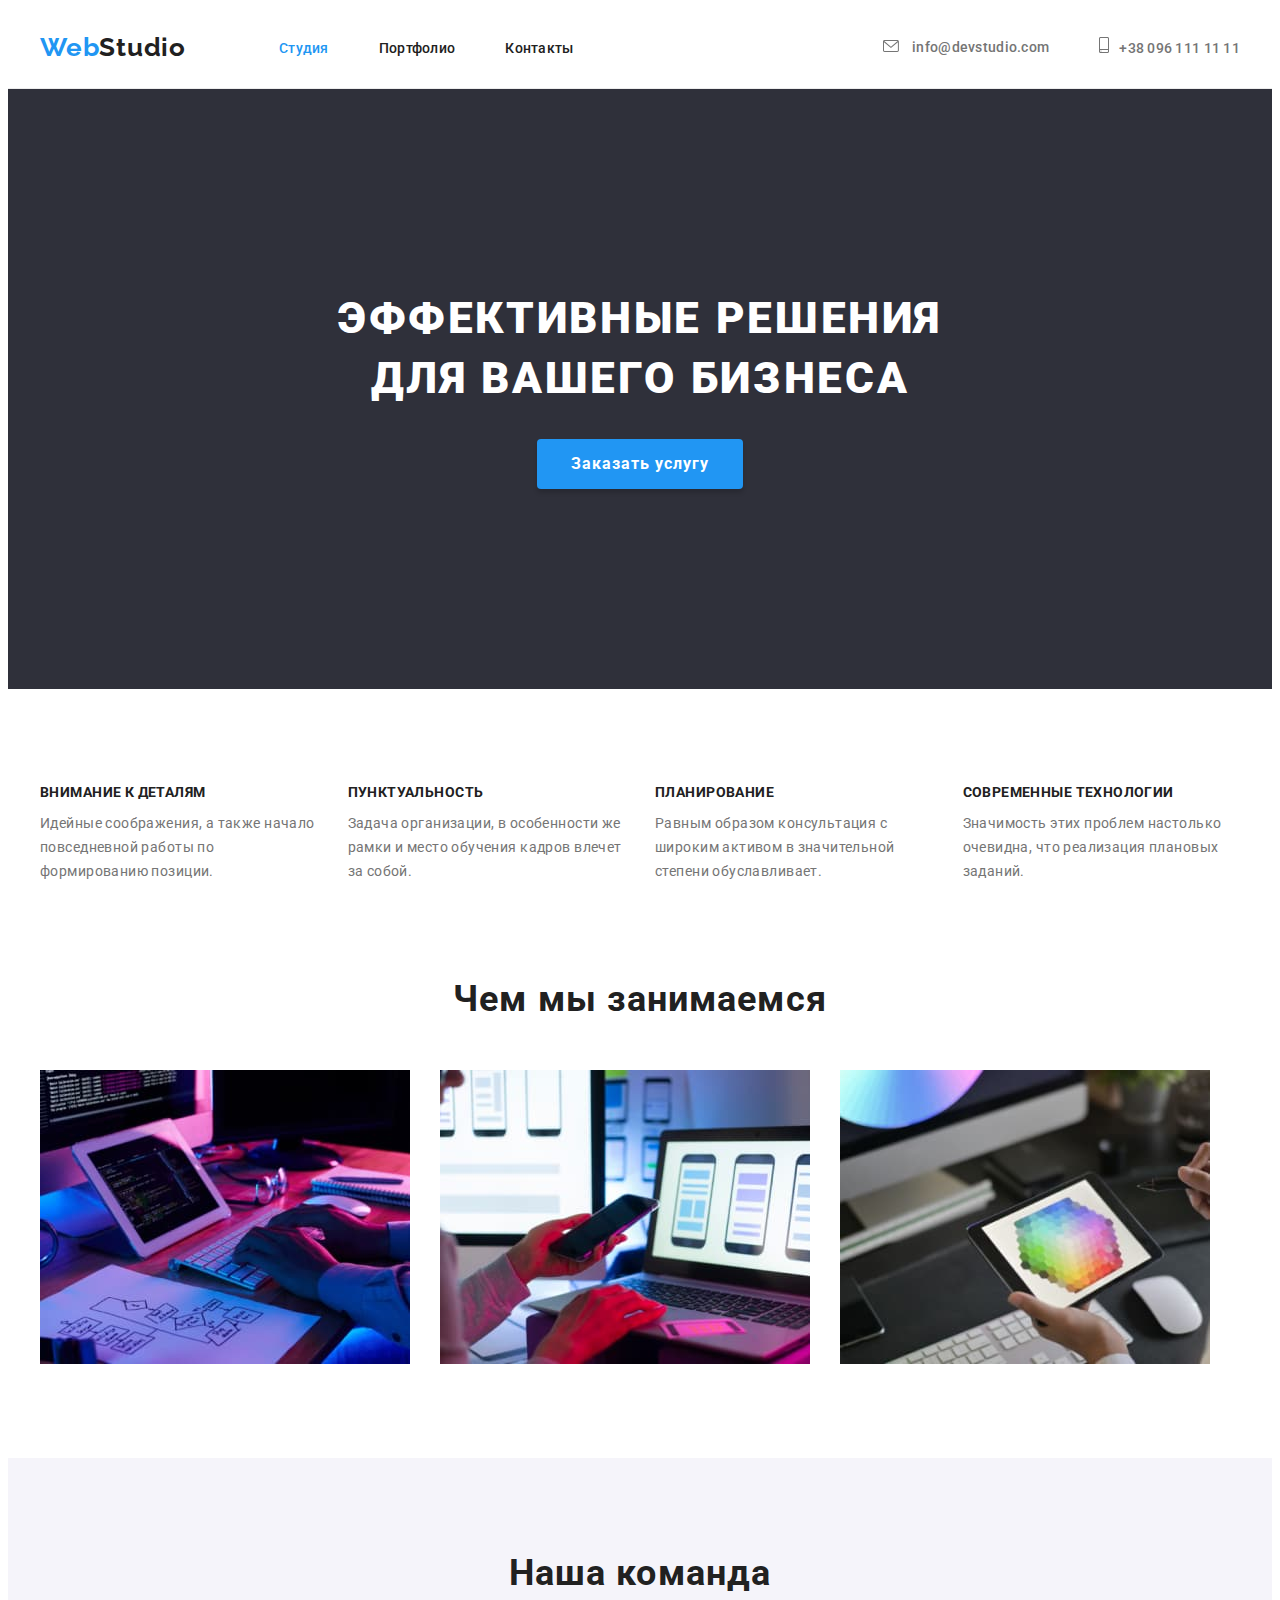
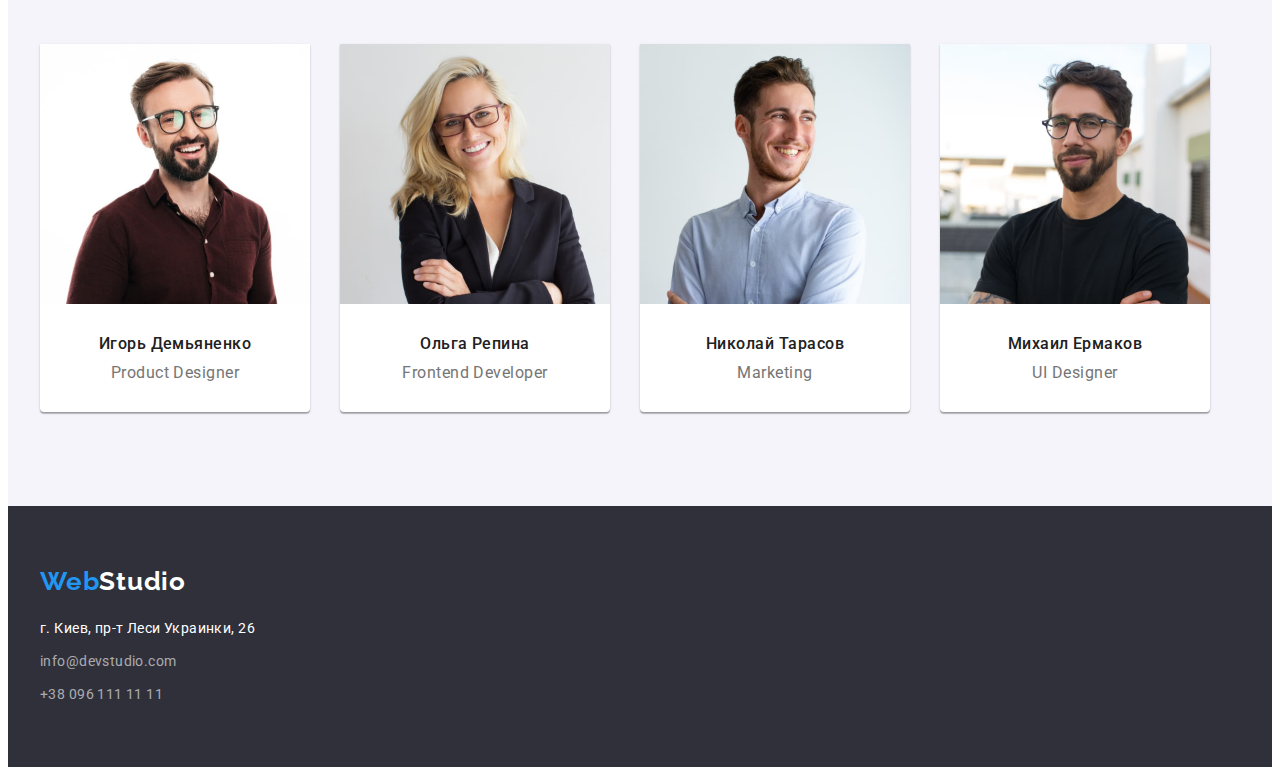
==== index.html @ b3537480 "Домашка 4" ====
<!DOCTYPE html>
<html lang="ru">

<head>
  <meta charset="UTF-8" />
  <meta http-equiv="X-UA-Compatible" content="IE=edge" />
  <meta name="viewport" content="width=device-width, initial-scale=1.0" />
  <title>WebStudio</title>
  <link rel="preconnect" href="https://fonts.gstatic.com">
  <link href="https://fonts.googleapis.com/css2?family=Raleway:wght@700&family=Roboto:wght@400;500;700;900&display=swap"
    rel="stylesheet">
  <link rel="stylesheet" href="https://cdnjs.cloudflare.com/ajax/libs/modern-normalize/1.0.0/modern-normalize.min.css"
    integrity="sha512-ISS7cAi1PEhQ8jnbJpJZMd29NlhNj4AWYyLOSp2CE/CsHxTCu+r+t0D2yoJudVrd0/8fTVPUVDzY5Tvli75u/g=="
    crossorigin="anonymous" />
  <link rel="stylesheet" href="./css/main.css" />
</head>

<body>
  <!--Header содержит Логотип, навигацию по сайту, контакты.-->
  <header class="header">
    <div class="container header-box">
      <nav class="nav">
        <a class="logo" href="./index.html" title="На главную"><span class="web">Web</span>Studio</a>
        <ul class="list menu">
          <li class="item">
            <a class="nav-link current" href="./index.html">Студия</a>
          </li>
          <li class="item">
            <a class="nav-link" href="./portfolio.html">Портфолио</a>
          </li>
          <li class="item"><a class="nav-link" href="">Контакты</a></li>
        </ul>
      </nav>
      <ul class="list contacts">
        <li class="item">
          <a class="header-link" href="mailto:info@devstudio.com" title="Email">
            <svg class="contacts-icon" width="16" height="12">
              <use href="./img/icons/sprite.svg#envelope"></use>
            </svg> info@devstudio.com</a>
        </li>
        <li class="item">
          <a class="header-link" href="tel:380961111111" title="Phone number">
            <svg class="contacts-icon" width="10" height="16">
              <use href="./img/icons/sprite.svg#smartphone"></use>
            </svg>+38 096 111 11 11</a>
        </li>
      </ul>
    </div>
  </header>

  <!--Main Содержит 3 секции "Особенности" "Галерею" "Ларточки команды"-->
  <main>
    <section class="hero">
      <div class="container ">
        <h1 class="hero-title">
          Эффективные решения для вашего бизнеса
        </h1>
        <button class="btn" type="button">Заказать услугу</button>
      </div>
    </section>

    <!--Особенности компании, краткое описание-->
    <section class="section">
      <div class="container">
        <h2 class="visually-hidden">Возможности компании</h2>
        <ul class="list description">
          <li class="description-item">
            <h3 class="title">Внимание к деталям</h3>
            <p class="text">
              Идейные соображения, а также начало повседневной
              работы по формированию позиции.
            </p>
          </li>
          <li class="description-item">
            <h3 class="title">Пунктуальность</h3>
            <p class="text">
              Задача организации, в особенности же рамки и место
              обучения кадров влечет за собой.
            </p>
          </li>
          <li class="description-item">
            <h3 class="title">Планирование</h3>
            <p class="text">
              Равным образом консультация с широким активом в
              значительной степени обуславливает.
            </p>
          </li>
          <li class="description-item">
            <h3 class="title">Современные технологии</h3>
            <p class="text">
              Значимость этих проблем настолько очевидна, что
              реализация плановых заданий.
            </p>
          </li>
        </ul>
      </div>
    </section>

    <!-- Чем мы занимаемся -->
    <section class="section galeri">
      <div class="container">
        <h2 class="section-title">Чем мы занимаемся</h2>
        <ul class="list galeri-container">
          <li class="galeri-item">
            <img src="img/content/img1-370x294.jpg" alt="Man typing on the keyboard" width="370" height="294" />
          </li>
          <li class="galeri-item">
            <img src="img/content/img2-370x294.jpg" alt="Man sits in front of a laptop with a phone in his hand"
              width="370" height="294" />
          </li>
          <li class="galeri-item">
            <img src="img/content/img3-370x294.jpg" alt="A person has a tablet and a stylus in his hands" width="370"
              height="294" />
          </li>
        </ul>
      </div>
    </section>

    <!--Команда=============================-->
    <section class="section team">
      <div class="container">
        <h2 class="section-title">Наша команда</h2>
        <ul class="list team-container">
          <li class="team-item">
            <img class="team-img" src="img/team/igor-270x260.jpg" alt="Игорь Демьяненко" width="270" height="260" />
            <div class="team-content">
              <h3 class="cards-title">Игорь Демьяненко</h3>
              <p class="cards-text">Product Designer</p>
            </div>
          </li>
          <li class="team-item">
            <img class="team-img" src="img/team/olga-270x260.jpg" alt="Ольга Репина" width="270" height="260" />
            <div class="team-content">
              <h3 class="cards-title">Ольга Репина</h3>
              <p class="cards-text">Frontend Developer</p>
            </div>
          </li>
          <li class="team-item">
            <img class="team-img" src="img/team/nikolai-270x260.jpg" alt="Николай Тарасов" width="270" height="260" />
            <div class="team-content">
              <h3 class="cards-title">Николай Тарасов</h3>
              <p class="cards-text">Marketing</p>
            </div>
          </li>
          <li class="team-item">
            <img class="team-img" src="img/team/mihail-270x260.jpg" alt="Михаил Ермаков" width="270" height="260" />
            <div class="team-content">
              <h3 class="cards-title">Михаил Ермаков</h3>
              <p class="cards-text">UI Designer</p>
            </div>
          </li>
        </ul>
      </div>
    </section>

  </main>

  <!--Footer содержит логотип, физический адрес и контакты компаниию-->
  <footer class="footer">
    <div class="container footer-container">
      <div class="address">
        <a class="footer-logo" href="./index.html" title="На главную"><span class="web">Web</span>Studio</a>
        <address>
          <ul class="list">
            <li class="address-item">
              <p class="address-text">г. Киев, пр-т Леси Украинки, 26</p>
            </li>

            <li class="address-item">
              <a class="address-link" href="mailto:info@devstudio.com" title="Email">info@devstudio.com</a>
            </li>

            <li class="address-item">
              <a class="address-link" href="tel:380961111111" title="Phone number">+38 096 111 11 11</a>
            </li>
          </ul>
        </address>
      </div>
    </div>
  </footer>
</body>

</html>
---- css/main.css ----
:root {
	--primary-text-color: #212121;
	--secondary-text-color: #757575;
	--accent-color: #2196f3;
	--batton-hover: #188ce8;
	--section-bg-color: #f5f4fa;
	--primary-wight-color: #ffffff;
	--footer-color: #2f303a;
	--galeri-set-gap: 30px;
}

body {
	font-family: "Roboto", sans-serif;
	background-color: var(--primary-wight-color);
	color: var(--primary-text-color);
}

/* Селектор наследующий шрифт для кнопки */
button {
	font-family: inherit;
}

/* Селектор для устранения маркеров от списков ul*/
.list,
.galeri-link {
	padding: 0;
	margin: 0;
	list-style: none;
	text-decoration: none;
}

.container {
	margin: 0 auto;
	width: 1200px;
	padding: 0 15px;

	/*outline: 1px solid tomato;*/
}

.section,
.portfolio-main {
	padding: 94px 0;
}

h1,
h2,
h3,
h4,
h5,
h6,
p {
	margin: 0;
}

img {
	display: block;
	max-width: 100%;
}

/*Header*/
.header {
	border-bottom: 1px solid #ececec;
}

.web {
	color: var(--accent-color);
}

.logo,
.footer-logo {
	font-family: "Raleway", sans-serif;
	font-weight: 700;
	font-size: 26px;
	line-height: 1.2;
	letter-spacing: 0.03em;
	color: var(--primary-text-color);
	text-decoration: none;
}

.footer-logo {
	display: block;
	margin-bottom: 20px;
	color: var(--primary-wight-color);
}

/*================Nav====================== */
.nav,
.nav-link {
	font-weight: 500;
	font-size: 14px;
	line-height: 1.5;
	letter-spacing: 0.02em;
	color: var(--primary-text-color);
	text-decoration: none;
}

.container.header-box,
.nav,
.menu,
.contacts {
	display: flex;
}

.header-box,
.nav {
	align-items: center;
}

.logo {
	margin-right: 93px;
	padding: 24px 0 25px;
}

.menu .item + .item,
.contacts .item + .item {
	margin-left: 50px;
}

.menu .nav-link,
.contacts .header-link {
	padding: 32px 0;
}

.nav .nav-link:hover,
.nav .nav-link:focus {
	color: var(--accent-color);
}

/*Указывает пользователю текущюю страницу */
.nav .nav-link.current {
	color: var(--accent-color);
}

/*Contacts*/
.contacts {
	margin-left: auto;
}

.contacts-icon {
	margin-right: 10px;
	fill: currentColor;
}

.contacts-icon:focus,
.contacts-icon:hover {
	fill: var(--accent-color);
}
.header-link {
	font-weight: 500;
	font-size: 14px;
	line-height: 1.5;
	letter-spacing: 0.02em;
	color: var(--secondary-text-color);
	text-decoration: none;
}

.header-link:hover,
.header-link:focus {
	color: var(--accent-color);
}
/*Header ==============end================*/

/*Main начало оформления основного контента на странице*/
/* Hero */
.hero,
.footer {
	background-color: var(--footer-color);
}

.hero {
	text-align: center;
	padding: 200px 0px;
}

.hero-title {
	width: 696px;
	margin: 0 auto 30px;

	letter-spacing: 0.06em;
	text-transform: uppercase;
	font-weight: 900;
	font-size: 44px;
	line-height: 1.36;

	color: var(--primary-wight-color);
}
/* Button Оформление кнопки */

.btn {
	padding: 10px 34px;

	font-weight: 700;
	font-size: 16px;
	line-height: 1.87;
	letter-spacing: 0.06em;

	background-color: var(--accent-color);
	color: var(--primary-wight-color);
	box-shadow: 0px 4px 4px rgba(0, 0, 0, 0.15);
	border-radius: 4px;
	border: none;
	cursor: pointer;
}

.btn:hover,
.btn:focus {
	background-color: var(--batton-hover);
}
/*Hero ==============end================*/

/*Sectin оформление заголовков и текста*/
/* Особенности*/
.visually-hidden {
	position: absolute;
	width: 1px;
	height: 1px;
	margin: -1px;
	border: 0;
	padding: 0;

	white-space: nowrap;
	clip-path: inset(100%);
	clip: rect(0 0 0 0);
	overflow: hidden;
}

.description,
.galeri-container,
.team-container {
	display: flex;
	flex-wrap: wrap;
	margin-left: calc(-1 * var(--galeri-set-gap));
}

.description .description-item {
	margin-left: var(--galeri-set-gap);
	flex-basis: calc(100% / 4 - var(--galeri-set-gap));
	height: 101px;
}

/* Особенности========and========== */

/* Чем мы занимаемся */
.section.galeri {
	padding-top: 0;
}

.galeri-container .galeri-item {
	margin-left: var(--galeri-set-gap);
	flex-basis: calc((100% * 90px) / 3 - var(--galeri-set-gap));
}
/* Чем мы занимаемся=========and========== */

.section.team {
	background-color: var(--section-bg-color);
	color: var(--primary-text-color);
}

.section-title {
	margin-bottom: 50px;

	font-size: 36px;
	line-height: 1.17;
	text-align: center;
	letter-spacing: 0.03em;
}

.title {
	margin-bottom: 10px;

	font-size: 14px;
	line-height: 1.4;
	letter-spacing: 0.03em;
	text-transform: uppercase;
}

.text {
	font-size: 14px;
	line-height: 1.71;
	letter-spacing: 0.03em;
	color: var(--secondary-text-color);
}

/* Оформление карточек команды */
.team-item {
	margin-left: var(--galeri-set-gap);
	flex-basis: calc((100% * 120px) / 4 - var(--galeri-set-gap));

	background-color: var(--primary-wight-color);
	box-shadow: 0px 1px 3px rgba(0, 0, 0, 0.12), 0px 1px 1px rgba(0, 0, 0, 0.14),
		0px 2px 1px rgba(0, 0, 0, 0.2);
	border-radius: 0px 0px 4px 4px;
}

.team-content {
	padding: 30px;
}

.cards-title {
	margin-bottom: 10px;

	font-weight: 500;
	font-size: 16px;
	line-height: 1.19;
	text-align: center;
	letter-spacing: 0.03em;
}

.cards-text {
	font-size: 16px;
	line-height: 1.2;
	text-align: center;
	letter-spacing: 0.03em;
	color: var(--secondary-text-color);
}
/*Section ==============end================*/
/*Main ==============end================*/

/*============ Footer============*/
.footer {
	background-color: var(--footer-color);
	padding: 60px 0;
}

.footer-container {
	display: flex;
	flex-direction: column;
}

/* Address*/
.address-text {
	font-style: normal;
	font-size: 14px;
	line-height: 1.7;
	letter-spacing: 0.03em;
	color: var(--primary-wight-color);
}
/*Оформление meil & tel =========*/

.address-item:not(:last-child) {
	margin: 0 0 9px;
}

.address-link {
	font-style: normal;
	font-size: 14px;
	line-height: 1.7;
	letter-spacing: 0.03em;

	text-decoration: none;
	color: rgba(255, 255, 255, 0.6);
}
.address-link:hover,
.address-link:focus {
	color: var(--accent-color);
}
/*Footer ==============end================*/
/*=================================================Оформление страницы портфолио =========================================================*/
/* Оформление кнопок фильтра */
.filter-container {
	display: flex;
	margin: 0 0 50px;
	justify-content: center;
}

.filter-item:not(:first-child) {
	margin-left: 8px;
}

.filter-btn {
	padding: 6px 22px;
	font-weight: 500;
	font-size: 16px;
	line-height: 1.6;
	letter-spacing: 0.03em;
	border: none;
	border-radius: 4px;
	background: var(--section-bg-color);
	cursor: pointer;
}

.filter-btn:hover,
.filter-btn:focus {
	background-color: var(--accent-color);
	color: var(--primary-wight-color);
	box-shadow: 0px 3px 1px rgba(0, 0, 0, 0.1), 0px 1px 2px rgba(0, 0, 0, 0.08),
		0px 2px 2px rgba(0, 0, 0, 0.12);
}

/* Оформление карточек галереи */
.galeri-set {
	display: flex;
	flex-wrap: wrap;
	margin-top: calc(-1 * var(--galeri-set-gap));
	margin-left: calc(-1 * var(--galeri-set-gap));
}

.galeri-set .galeri-item {
	margin-top: var(--galeri-set-gap);
	margin-left: var(--galeri-set-gap);
	flex-basis: calc((100% * 90px) / 3 - var(--galeri-set-gap));
}

.galeri-content {
	padding: 20px 24px;
	border: 1px solid #eeeeee;
	border-top: none;
}

.portfolio-title {
	margin-bottom: 4px;

	font-size: 18px;
	line-height: 2;
	letter-spacing: 0.06em;
	color: var(--primary-text-color);
}

.portfolio-text {
	font-size: 16px;
	line-height: 1.87;
	letter-spacing: 0.03em;
	color: var(--secondary-text-color);
}
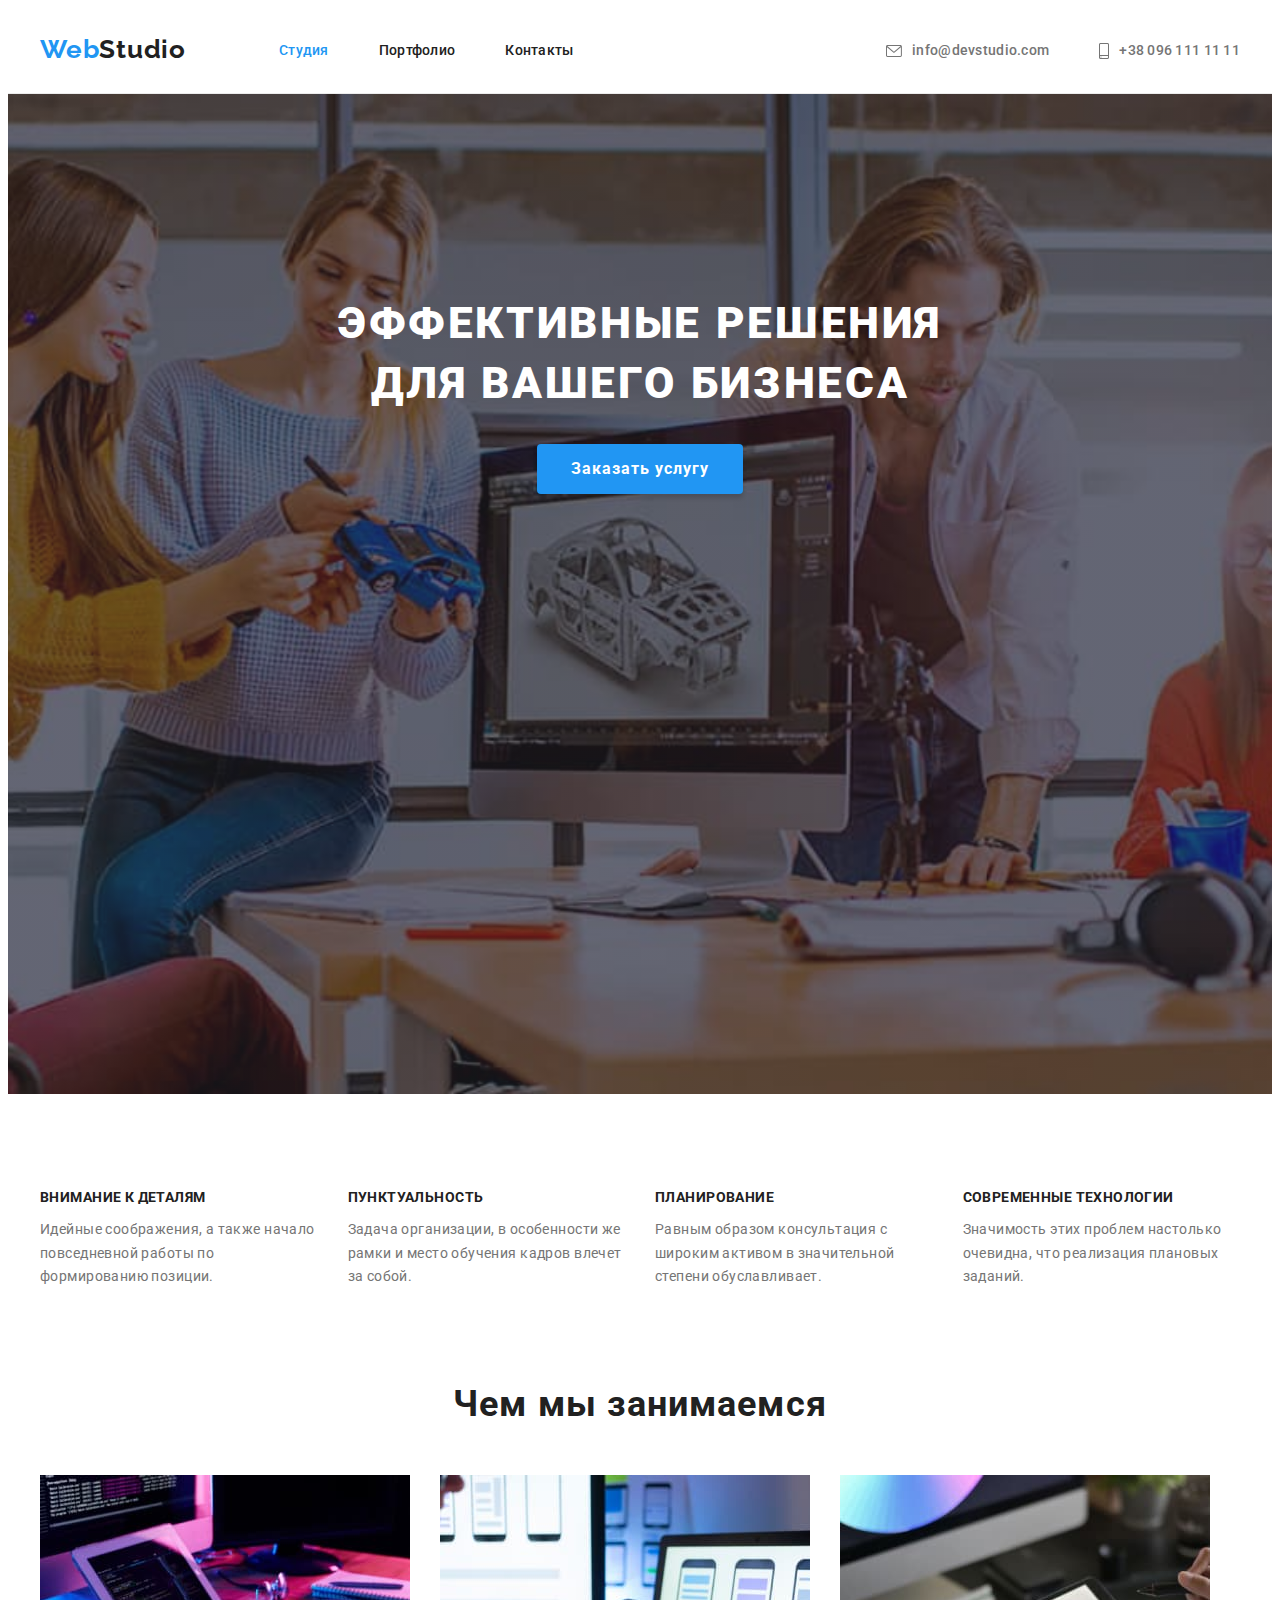
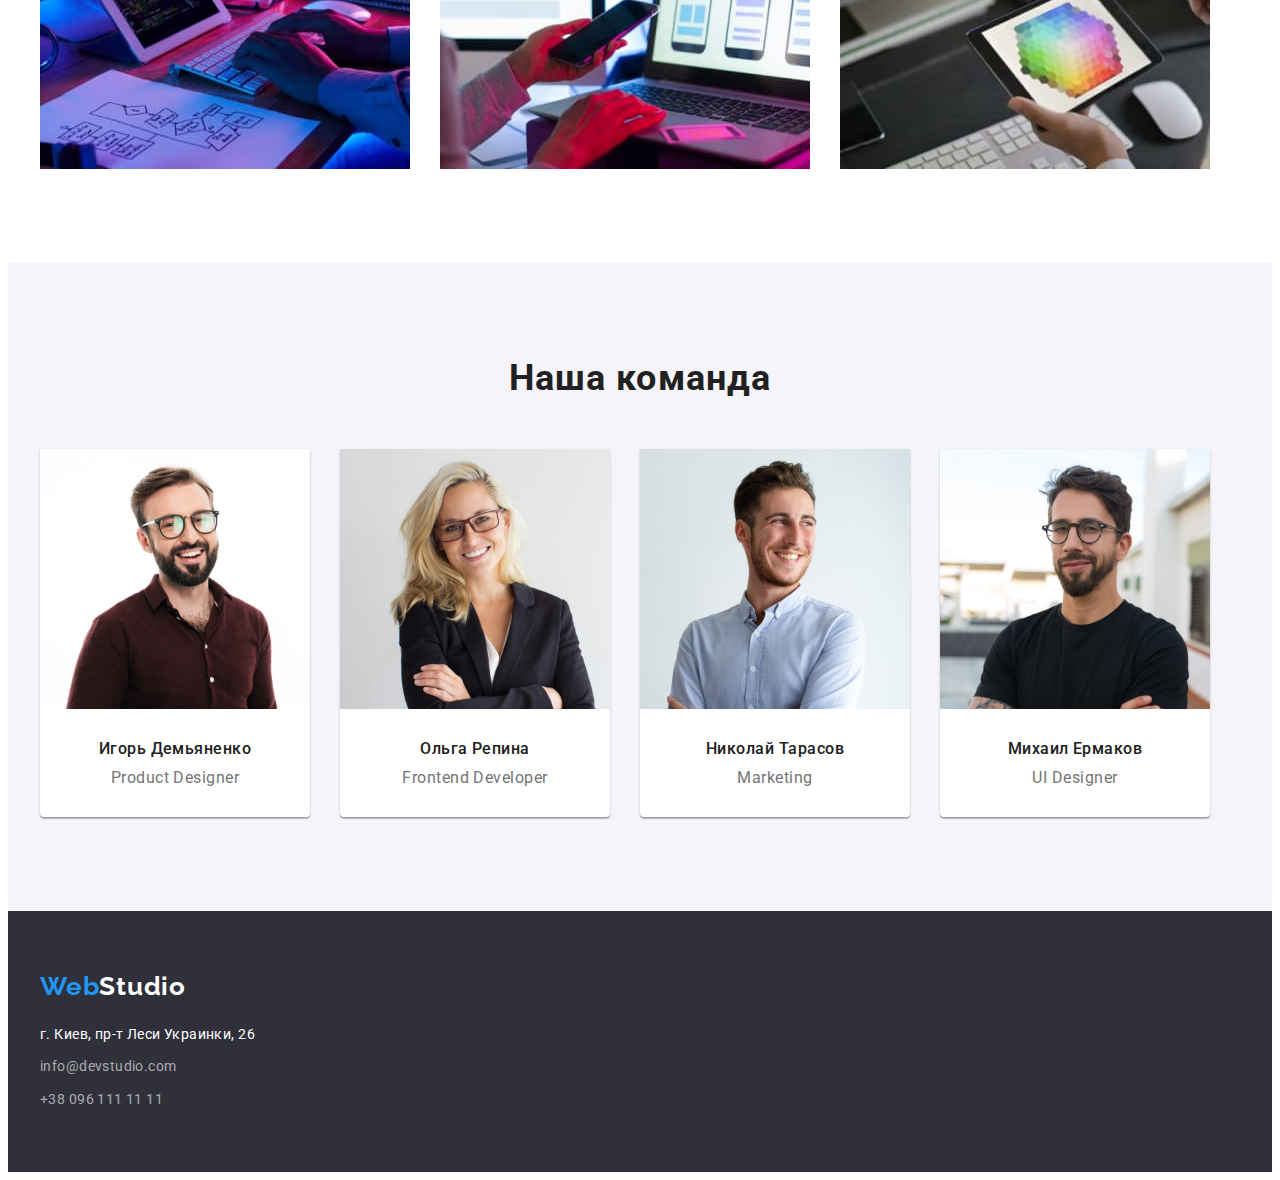
==== commit 48887a0b: "домашка 4" ====
--- a/index.html
+++ b/index.html
@@ -36,7 +36,7 @@
           <a class="header-link" href="mailto:info@devstudio.com" title="Email">
             <svg class="contacts-icon" width="16" height="12">
               <use href="./img/icons/sprite.svg#envelope"></use>
-            </svg> info@devstudio.com</a>
+            </svg>info@devstudio.com</a>
         </li>
         <li class="item">
           <a class="header-link" href="tel:380961111111" title="Phone number">
--- a/css/main.css
+++ b/css/main.css
@@ -146,6 +146,9 @@
 	fill: var(--accent-color);
 }
 .header-link {
+	display: flex;
+	align-items: center;
+
 	font-weight: 500;
 	font-size: 14px;
 	line-height: 1.5;
@@ -162,14 +165,25 @@
 
 /*Main начало оформления основного контента на странице*/
 /* Hero */
-.hero,
-.footer {
-	background-color: var(--footer-color);
-}
 
 .hero {
+	max-width: 1600px;
+	min-height: 600px;
+	margin: 0 auto;
 	text-align: center;
 	padding: 200px 0px;
+
+	background-color: #c4c4c4;
+	background-image: linear-gradient(
+			to right,
+			rgba(47, 48, 58, 0.4),
+			rgba(47, 48, 58, 0.4)
+		),
+		url(../img/bg-Img-1600x600.jpg);
+
+	background-repeat: no-repeat;
+	background-position: center;
+	background-size: cover;
 }
 
 .hero-title {
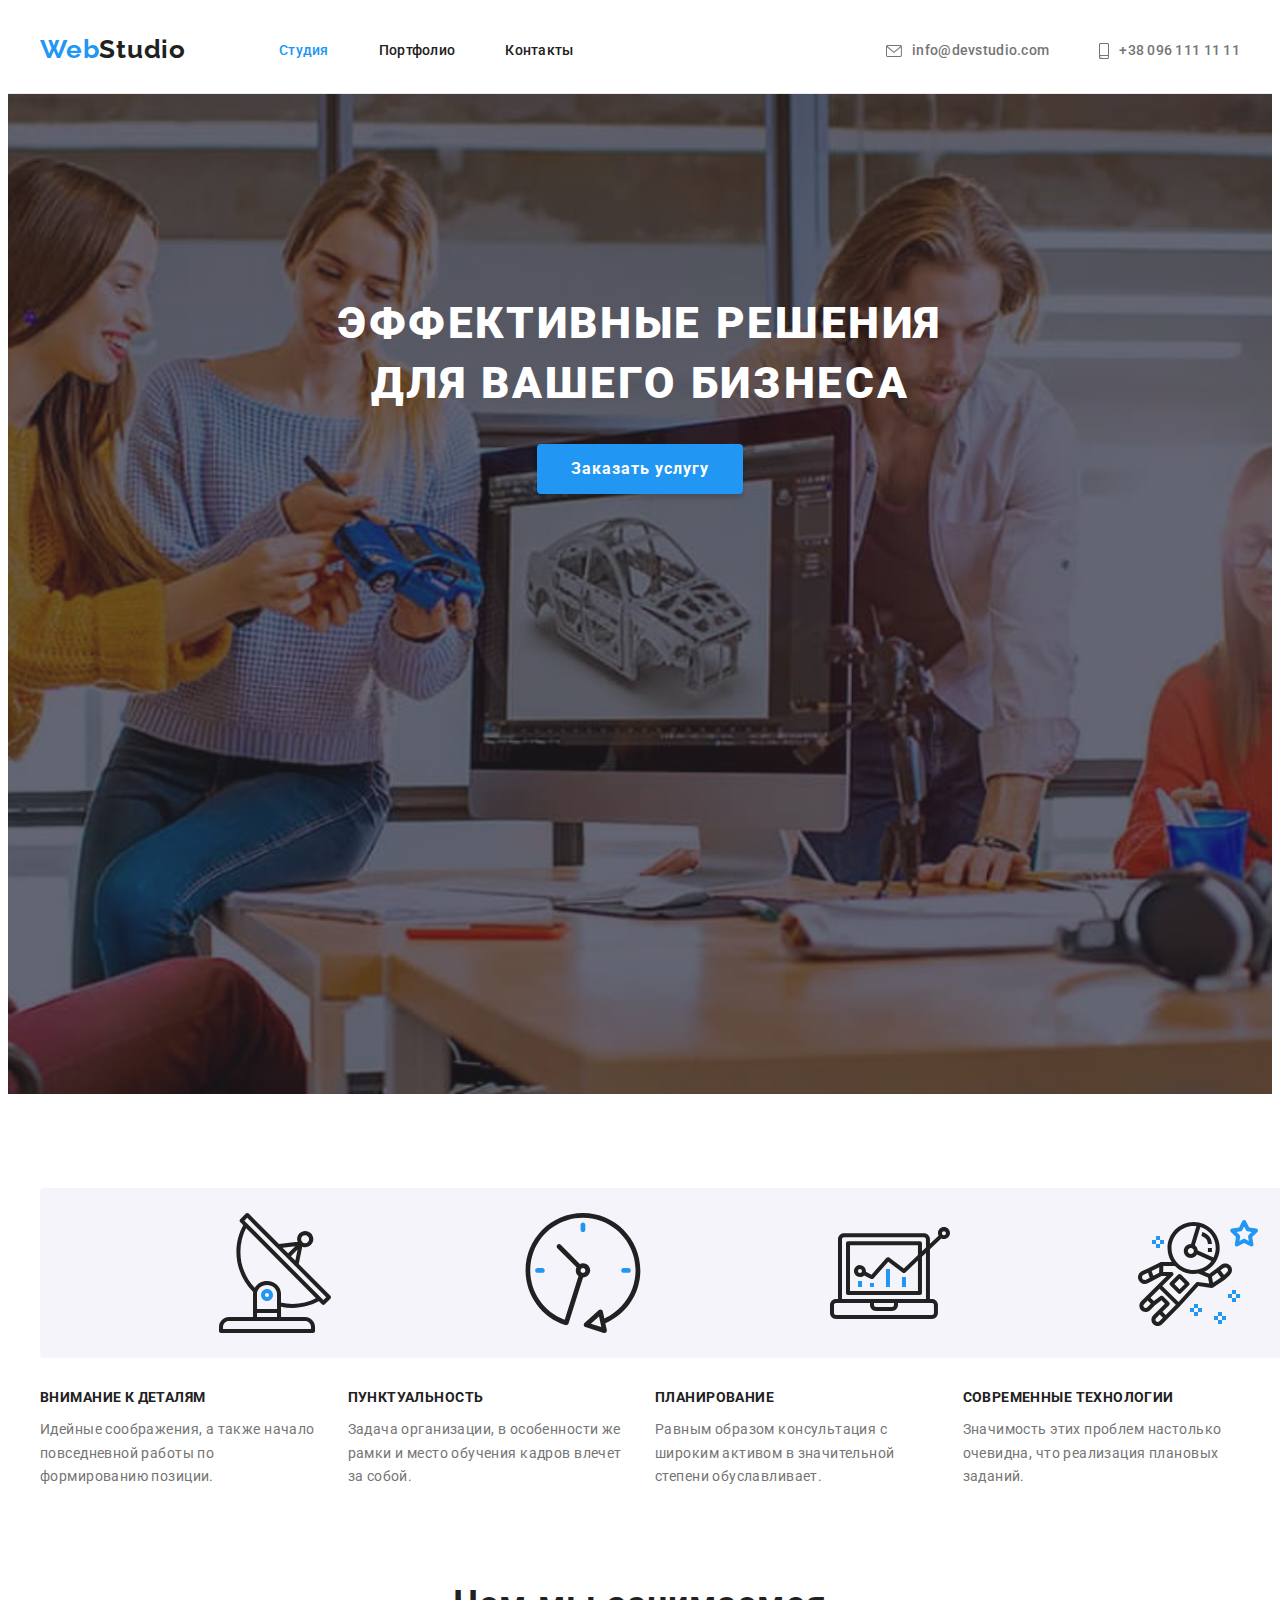
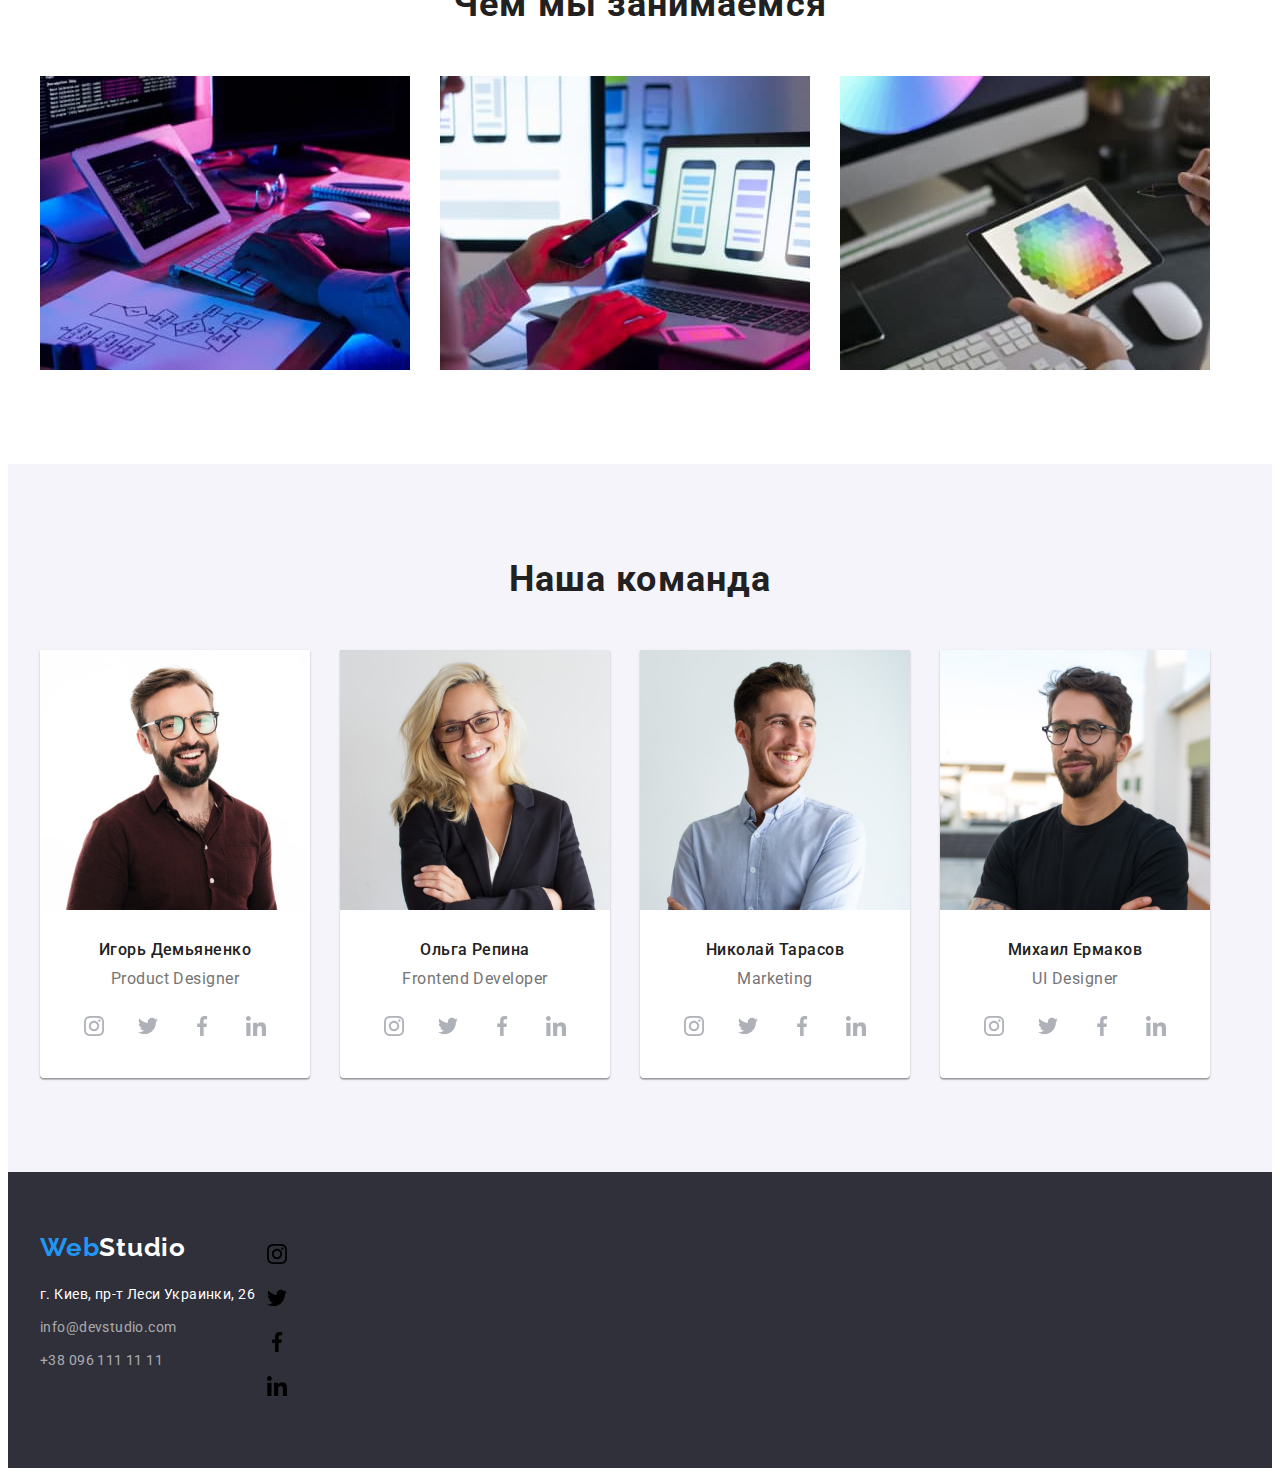
==== commit 306c5d36: "домашка 4" ====
--- a/index.html
+++ b/index.html
@@ -65,6 +65,9 @@
         <h2 class="visually-hidden">Возможности компании</h2>
         <ul class="list description">
           <li class="description-item">
+            <svg class="features-icon" width="70" height="70">
+              <use href="./img/icons/sprite.svg#antenna"></use>
+            </svg>
             <h3 class="title">Внимание к деталям</h3>
             <p class="text">
               Идейные соображения, а также начало повседневной
@@ -72,6 +75,9 @@
             </p>
           </li>
           <li class="description-item">
+            <svg class="features-icon" width="70" height="70">
+              <use href="./img/icons/sprite.svg#clock"></use>
+            </svg>
             <h3 class="title">Пунктуальность</h3>
             <p class="text">
               Задача организации, в особенности же рамки и место
@@ -79,6 +85,9 @@
             </p>
           </li>
           <li class="description-item">
+            <svg class="features-icon" width="70" height="70">
+              <use href="./img/icons/sprite.svg#diagram"></use>
+            </svg>
             <h3 class="title">Планирование</h3>
             <p class="text">
               Равным образом консультация с широким активом в
@@ -86,6 +95,9 @@
             </p>
           </li>
           <li class="description-item">
+            <svg class="features-icon" width="70" height="70">
+              <use href="./img/icons/sprite.svg#astronaut"></use>
+            </svg>
             <h3 class="title">Современные технологии</h3>
             <p class="text">
               Значимость этих проблем настолько очевидна, что
@@ -126,6 +138,33 @@
             <div class="team-content">
               <h3 class="cards-title">Игорь Демьяненко</h3>
               <p class="cards-text">Product Designer</p>
+              <ul class="list social">
+                <li>
+                  <a class="link-icon" href="">
+                    <svg class="social-icon" width="44" height="44">
+                      <use href="./img/icons/sprite.svg#instagram"></use>
+                    </svg>
+                  </a>
+                </li>
+                <li><a class="link-icon" href="">
+                    <svg class="social-icon" width="44" height="44">
+                      <use href="./img/icons/sprite.svg#twitter"></use>
+                    </svg>
+                  </a>
+                </li>
+                <li><a class="link-icon" href="">
+                    <svg class="social-icon" width="44" height="44">
+                      <use href="./img/icons/sprite.svg#facebook"></use>
+                    </svg>
+                  </a>
+                </li>
+                <li><a class="link-icon" href="">
+                    <svg class="social-icon" width="44" height="44">
+                      <use href="./img/icons/sprite.svg#linkedin"></use>
+                    </svg>
+                  </a>
+                </li>
+              </ul>
             </div>
           </li>
           <li class="team-item">
@@ -133,6 +172,33 @@
             <div class="team-content">
               <h3 class="cards-title">Ольга Репина</h3>
               <p class="cards-text">Frontend Developer</p>
+              <ul class="list social">
+                <li>
+                  <a class="link-icon" href="">
+                    <svg class="social-icon" width="44" height="44">
+                      <use href="./img/icons/sprite.svg#instagram"></use>
+                    </svg>
+                  </a>
+                </li>
+                <li><a class="link-icon" href="">
+                    <svg class="social-icon" width="44" height="44">
+                      <use href="./img/icons/sprite.svg#twitter"></use>
+                    </svg>
+                  </a>
+                </li>
+                <li><a class="link-icon" href="">
+                    <svg class="social-icon" width="44" height="44">
+                      <use href="./img/icons/sprite.svg#facebook"></use>
+                    </svg>
+                  </a>
+                </li>
+                <li><a class="link-icon" href="">
+                    <svg class="social-icon" width="44" height="44">
+                      <use href="./img/icons/sprite.svg#linkedin"></use>
+                    </svg>
+                  </a>
+                </li>
+              </ul>
             </div>
           </li>
           <li class="team-item">
@@ -140,6 +206,33 @@
             <div class="team-content">
               <h3 class="cards-title">Николай Тарасов</h3>
               <p class="cards-text">Marketing</p>
+              <ul class="list social">
+                <li>
+                  <a class="link-icon" href="">
+                    <svg class="social-icon" width="44" height="44">
+                      <use href="./img/icons/sprite.svg#instagram"></use>
+                    </svg>
+                  </a>
+                </li>
+                <li><a class="link-icon" href="">
+                    <svg class="social-icon" width="44" height="44">
+                      <use href="./img/icons/sprite.svg#twitter"></use>
+                    </svg>
+                  </a>
+                </li>
+                <li><a class="link-icon" href="">
+                    <svg class="social-icon" width="44" height="44">
+                      <use href="./img/icons/sprite.svg#facebook"></use>
+                    </svg>
+                  </a>
+                </li>
+                <li><a class="link-icon" href="">
+                    <svg class="social-icon" width="44" height="44">
+                      <use href="./img/icons/sprite.svg#linkedin"></use>
+                    </svg>
+                  </a>
+                </li>
+              </ul>
             </div>
           </li>
           <li class="team-item">
@@ -147,6 +240,33 @@
             <div class="team-content">
               <h3 class="cards-title">Михаил Ермаков</h3>
               <p class="cards-text">UI Designer</p>
+              <ul class="list social">
+                <li>
+                  <a class="link-icon" href="">
+                    <svg class="social-icon" width="44" height="44">
+                      <use href="./img/icons/sprite.svg#instagram"></use>
+                    </svg>
+                  </a>
+                </li>
+                <li><a class="link-icon" href="">
+                    <svg class="social-icon" width="44" height="44">
+                      <use href="./img/icons/sprite.svg#twitter"></use>
+                    </svg>
+                  </a>
+                </li>
+                <li><a class="link-icon" href="">
+                    <svg class="social-icon" width="44" height="44">
+                      <use href="./img/icons/sprite.svg#facebook"></use>
+                    </svg>
+                  </a>
+                </li>
+                <li><a class="link-icon" href="">
+                    <svg class="social-icon" width="44" height="44">
+                      <use href="./img/icons/sprite.svg#linkedin"></use>
+                    </svg>
+                  </a>
+                </li>
+              </ul>
             </div>
           </li>
         </ul>
@@ -176,6 +296,35 @@
           </ul>
         </address>
       </div>
+      <div class="footer-social-box">
+        <ul class="list social-footer">
+          <li>
+            <a class="footer-link-icon" href="">
+              <svg class="social-icon" width="44" height="44">
+                <use href="./img/icons/sprite.svg#instagram"></use>
+              </svg>
+            </a>
+          </li>
+          <li><a class="footer-link-icon" href="">
+              <svg class="footer-social-icon" width="44" height="44">
+                <use href="./img/icons/sprite.svg#twitter"></use>
+              </svg>
+            </a>
+          </li>
+          <li><a class="footer-link-icon" href="">
+              <svg class="social-icon" width="44" height="44">
+                <use href="./img/icons/sprite.svg#facebook"></use>
+              </svg>
+            </a>
+          </li>
+          <li><a class="footer-link-icon" href="">
+              <svg class="footer-social-icon" width="44" height="44">
+                <use href="./img/icons/sprite.svg#linkedin"></use>
+              </svg>
+            </a>
+          </li>
+        </ul>
+      </div>
     </div>
   </footer>
 </body>
--- a/css/main.css
+++ b/css/main.css
@@ -52,7 +52,8 @@
 	margin: 0;
 }
 
-img {
+img,
+svg {
 	display: block;
 	max-width: 100%;
 }
@@ -75,12 +76,6 @@
 	letter-spacing: 0.03em;
 	color: var(--primary-text-color);
 	text-decoration: none;
-}
-
-.footer-logo {
-	display: block;
-	margin-bottom: 20px;
-	color: var(--primary-wight-color);
 }
 
 /*================Nav====================== */
@@ -180,7 +175,6 @@
 			rgba(47, 48, 58, 0.4)
 		),
 		url(../img/bg-Img-1600x600.jpg);
-
 	background-repeat: no-repeat;
 	background-position: center;
 	background-size: cover;
@@ -237,6 +231,14 @@
 	clip: rect(0 0 0 0);
 	overflow: hidden;
 }
+.features-icon {
+	width: 270px;
+	height: 120px;
+	margin-bottom: 30px;
+	padding: 25px 100px;
+	background-color: #f5f4fa;
+	border-radius: 4px;
+}
 
 .description,
 .galeri-container,
@@ -249,7 +251,6 @@
 .description .description-item {
 	margin-left: var(--galeri-set-gap);
 	flex-basis: calc(100% / 4 - var(--galeri-set-gap));
-	height: 101px;
 }
 
 /* Особенности========and========== */
@@ -321,11 +322,34 @@
 }
 
 .cards-text {
+	margin-bottom: 16px;
+
 	font-size: 16px;
 	line-height: 1.2;
 	text-align: center;
 	letter-spacing: 0.03em;
 	color: var(--secondary-text-color);
+}
+
+.list .social {
+	display: flex;
+	justify-content: center;
+}
+.social li:not(:last-child) {
+	margin-right: 10px;
+}
+.social-icon {
+	border-radius: 50%;
+}
+
+.link-icon {
+	fill: #afb1b8;
+}
+
+.social .social-icon:hover,
+.social .social-icon:focus {
+	fill: var(--primary-wight-color);
+	background-color: var(--accent-color);
 }
 /*Section ==============end================*/
 /*Main ==============end================*/
@@ -336,9 +360,14 @@
 	padding: 60px 0;
 }
 
+.footer-logo {
+	display: block;
+	margin-bottom: 20px;
+	color: var(--primary-wight-color);
+}
+
 .footer-container {
 	display: flex;
-	flex-direction: column;
 }
 
 /* Address*/
@@ -367,6 +396,10 @@
 .address-link:hover,
 .address-link:focus {
 	color: var(--accent-color);
+}
+
+.footer-social-box .social-footer li {
+	display: flex;
 }
 /*Footer ==============end================*/
 /*=================================================Оформление страницы портфолио =========================================================*/
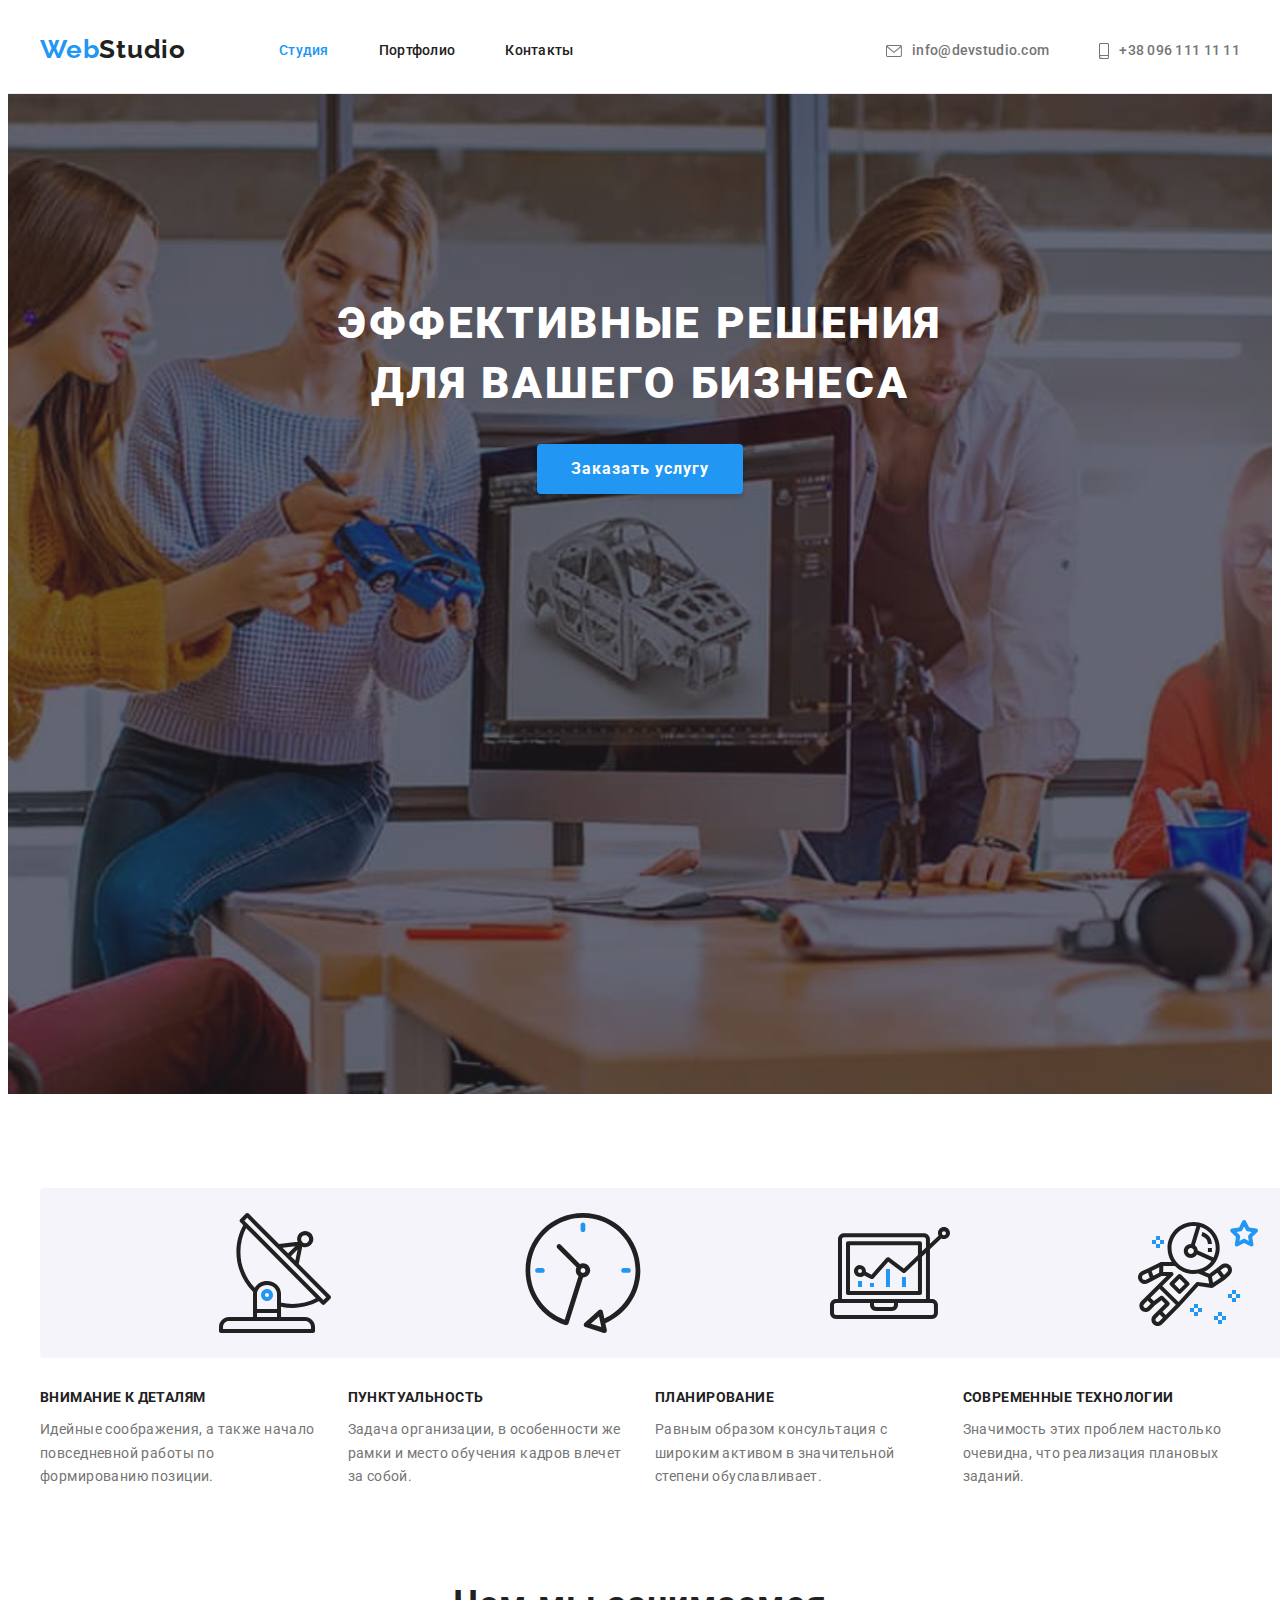
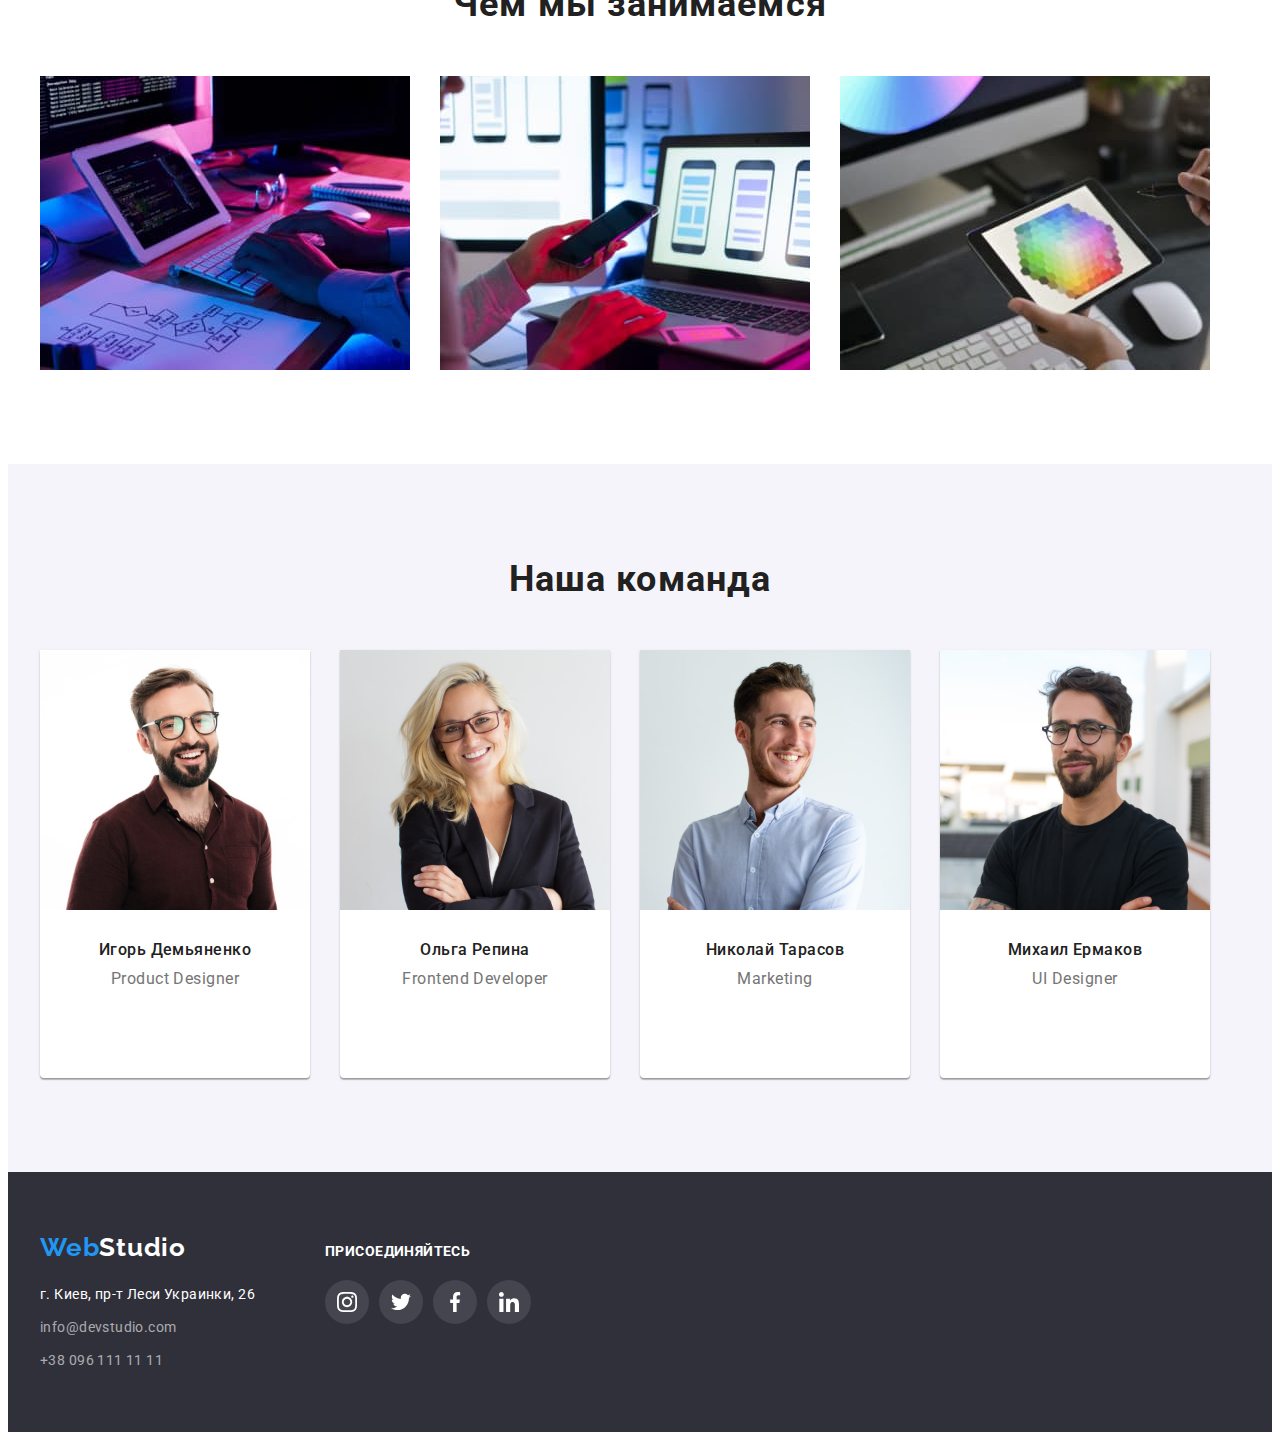
==== commit b2e30f72: "домашка  4" ====
--- a/index.html
+++ b/index.html
@@ -297,28 +297,29 @@
         </address>
       </div>
       <div class="footer-social-box">
-        <ul class="list social-footer">
+        <p class="footer-text">присоединяйтесь</p>
+        <ul class="list footer-icon">
           <li>
-            <a class="footer-link-icon" href="">
+            <a class="link-icon" href="">
               <svg class="social-icon" width="44" height="44">
                 <use href="./img/icons/sprite.svg#instagram"></use>
               </svg>
             </a>
           </li>
-          <li><a class="footer-link-icon" href="">
-              <svg class="footer-social-icon" width="44" height="44">
+          <li><a class="link-icon" href="">
+              <svg class="social-icon" width="44" height="44">
                 <use href="./img/icons/sprite.svg#twitter"></use>
               </svg>
             </a>
           </li>
-          <li><a class="footer-link-icon" href="">
+          <li><a class="link-icon" href="">
               <svg class="social-icon" width="44" height="44">
                 <use href="./img/icons/sprite.svg#facebook"></use>
               </svg>
             </a>
           </li>
-          <li><a class="footer-link-icon" href="">
-              <svg class="footer-social-icon" width="44" height="44">
+          <li><a class="link-icon" href="">
+              <svg class="social-icon" width="44" height="44">
                 <use href="./img/icons/sprite.svg#linkedin"></use>
               </svg>
             </a>
--- a/css/main.css
+++ b/css/main.css
@@ -371,6 +371,10 @@
 }
 
 /* Address*/
+.address {
+	margin-right: 70px;
+}
+
 .address-text {
 	font-style: normal;
 	font-size: 14px;
@@ -398,8 +402,44 @@
 	color: var(--accent-color);
 }
 
-.footer-social-box .social-footer li {
-	display: flex;
+.footer-social-box {
+	display: block;
+	margin-top: 12px;
+}
+
+.footer-text {
+	margin-bottom: 20px;
+
+	font-weight: 700;
+	font-size: 14px;
+	line-height: 1.14;
+	letter-spacing: 0.03em;
+
+	text-transform: uppercase;
+	color: var(--primary-wight-color);
+}
+
+.footer-icon {
+	display: flex;
+	justify-content: center;
+}
+
+.footer-icon li:not(:last-child) {
+	margin-right: 10px;
+}
+
+.footer-icon li {
+	border-radius: 50%;
+	background-color: rgba(255, 255, 255, 0.1);
+}
+
+.link-icon {
+	fill: var(--primary-wight-color);
+}
+
+.footer-icon .social-icon:hover,
+.footer-icon .social-icon:focus {
+	background-color: var(--accent-color);
 }
 /*Footer ==============end================*/
 /*=================================================Оформление страницы портфолио =========================================================*/
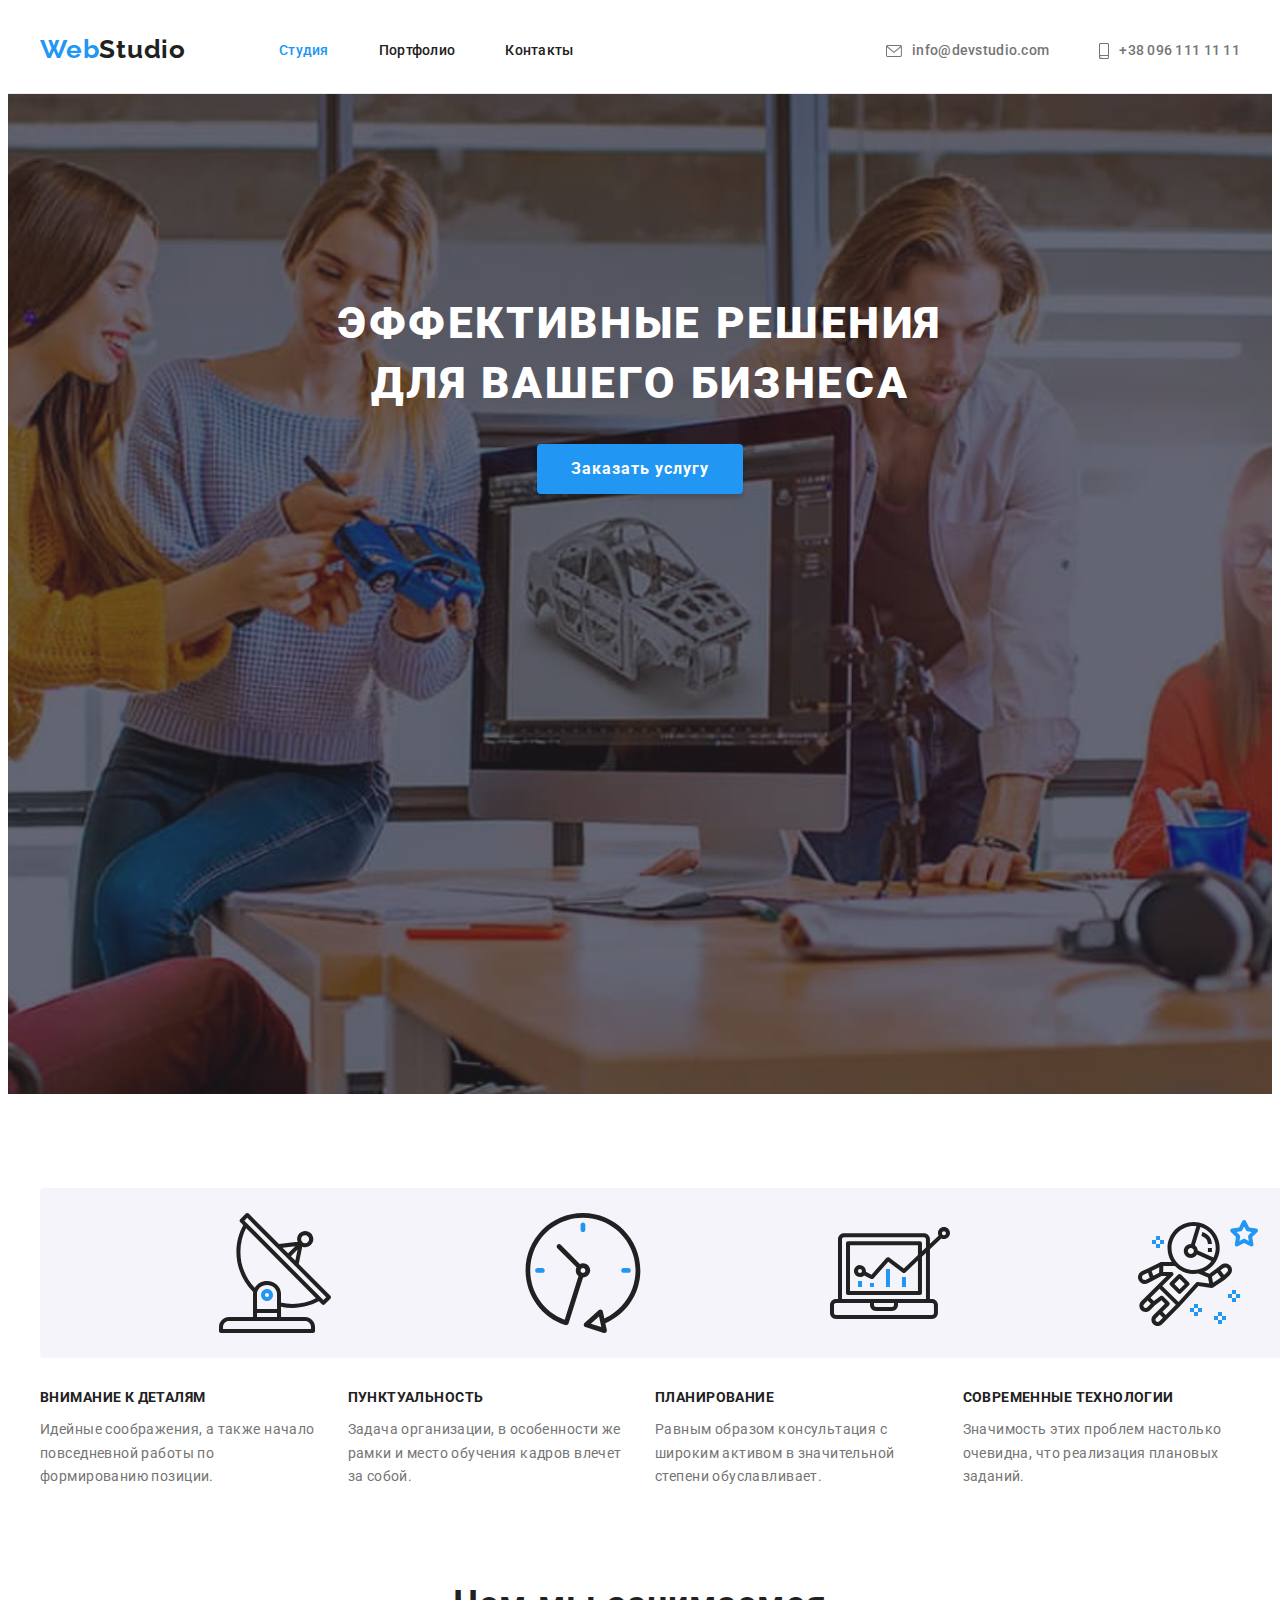
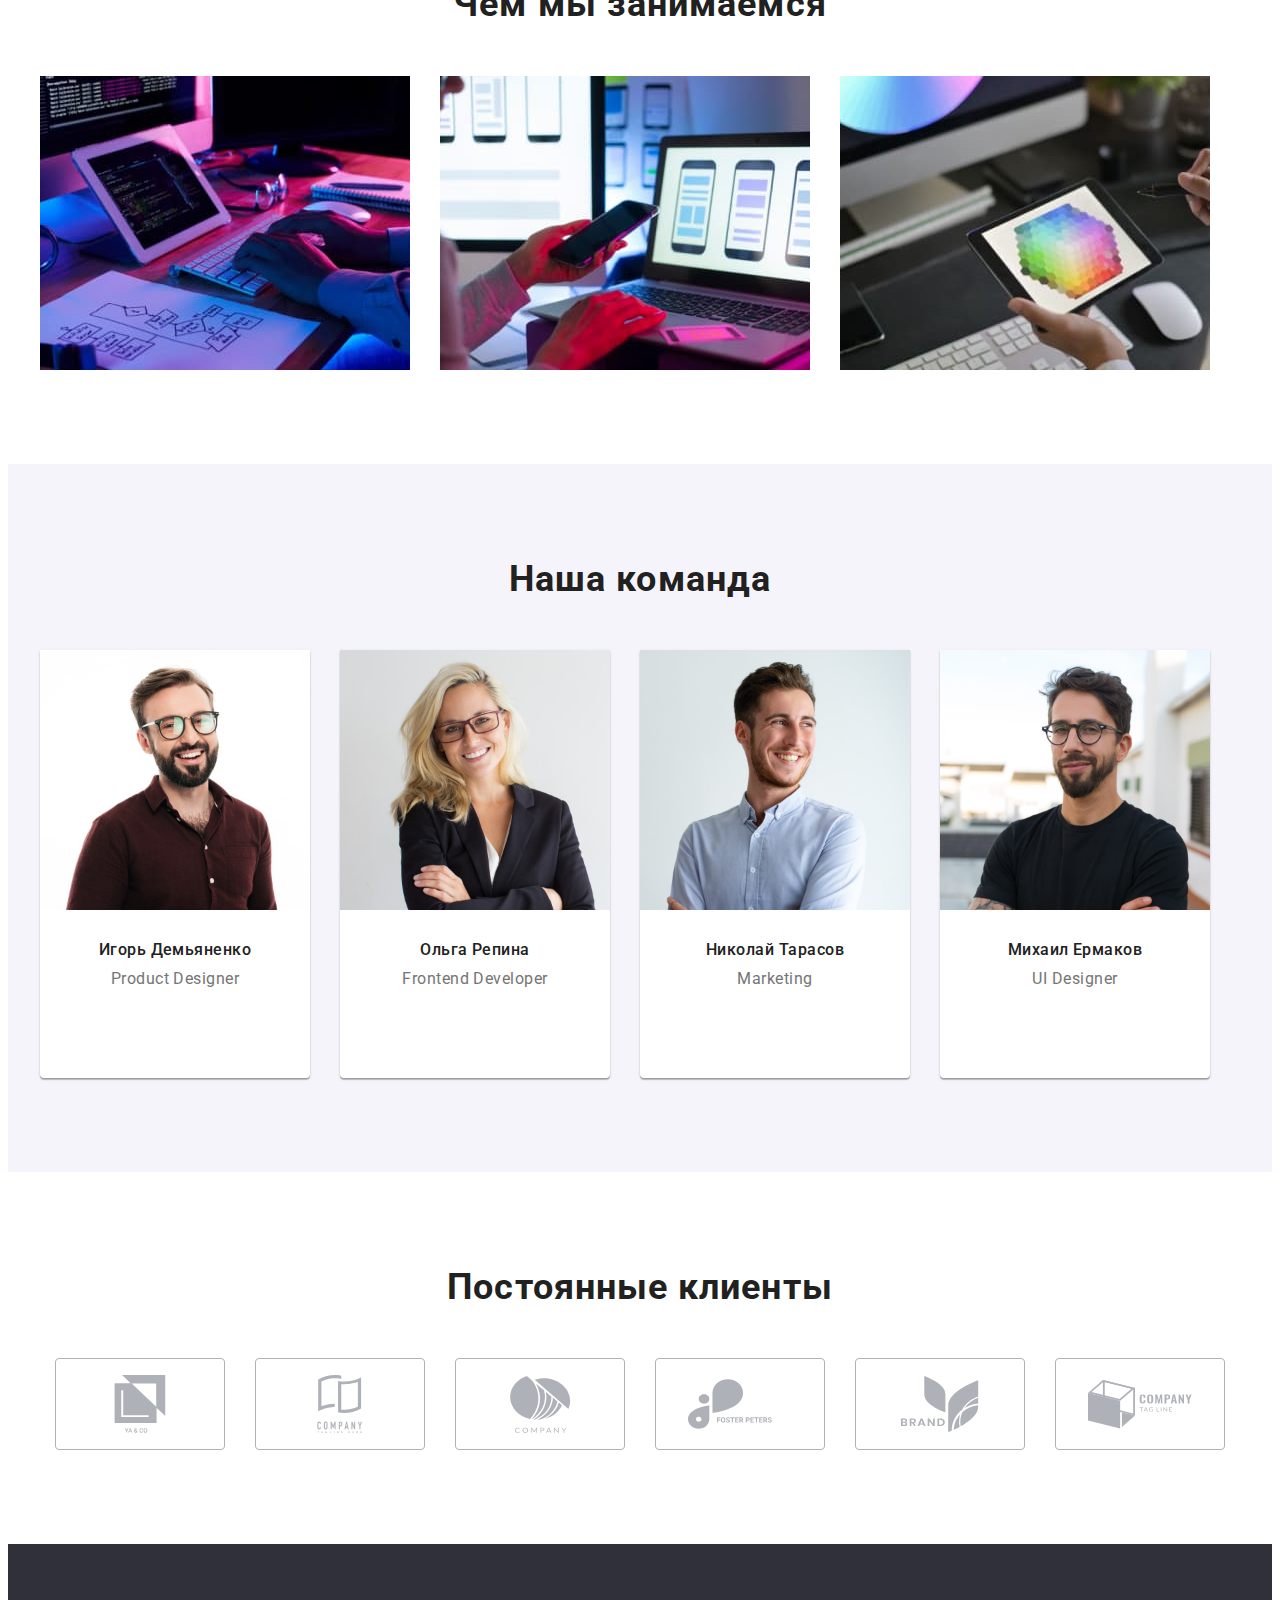
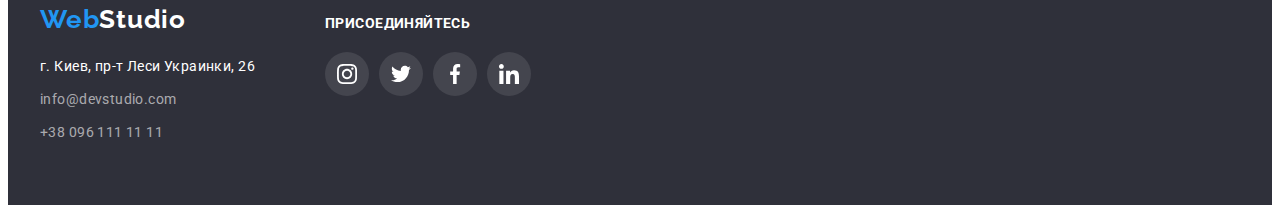
==== commit c53406c3: "домашка 4" ====
--- a/index.html
+++ b/index.html
@@ -272,6 +272,55 @@
         </ul>
       </div>
     </section>
+    <section class="section">
+      <div class="container">
+        <h2 class="section-title">Постоянные клиенты</h2>
+        <ul class="list partners">
+          <li>
+            <a class="partners-link" href="">
+              <svg class="partners-icon" width="106" haight="60">
+                <use href="./img/icons/sprite.svg#group-1"></use>
+              </svg>
+            </a>
+          </li>
+          <li><a class="partners-link" href="">
+              <svg class="partners-icon" width="106" haight="60">
+                <use href="./img/icons/sprite.svg#group-2"></use>
+              </svg>
+            </a>
+          </li>
+          <li>
+            <a class="partners-link" href="">
+              <svg class="partners-icon" width="106" haight="60">
+                <use href="./img/icons/sprite.svg#group-3"></use>
+              </svg>
+            </a>
+          </li>
+          <li>
+            <a class="partners-link" href="">
+              <svg class="partners-icon" width="106" haight="60">
+                <use href="./img/icons/sprite.svg#group-4"></use>
+              </svg>
+            </a>
+          </li>
+          <li>
+            <a class="partners-link" href="">
+              <svg class="partners-icon" width="106" haight="60">
+                <use href="./img/icons/sprite.svg#group-5"></use>
+              </svg>
+            </a>
+          </li>
+          <li>
+            <a class="partners-link" href="">
+              <svg class="partners-icon" width="106" haight="60">
+                <use href="./img/icons/sprite.svg#group-6"></use>
+              </svg>
+            </a>
+          </li>
+        </ul>
+      </div>
+    </section>
+
 
   </main>
 
--- a/css/main.css
+++ b/css/main.css
@@ -236,6 +236,7 @@
 	height: 120px;
 	margin-bottom: 30px;
 	padding: 25px 100px;
+
 	background-color: #f5f4fa;
 	border-radius: 4px;
 }
@@ -335,9 +336,11 @@
 	display: flex;
 	justify-content: center;
 }
+
 .social li:not(:last-child) {
 	margin-right: 10px;
 }
+
 .social-icon {
 	border-radius: 50%;
 }
@@ -351,6 +354,33 @@
 	fill: var(--primary-wight-color);
 	background-color: var(--accent-color);
 }
+
+.partners {
+	display: flex;
+	justify-content: center;
+}
+
+.partners li:not(:last-child) {
+	margin-right: 30px;
+}
+
+.partners-icon {
+	width: 170px;
+	height: 92px;
+	padding: 16px 32px;
+
+	fill: #afb1b8;
+	border: 1px solid #afb1b8;
+	box-sizing: border-box;
+	border-radius: 4px;
+}
+
+.partners-icon:hover,
+.partners-icon:focus {
+	fill: var(--accent-color);
+	border-color: var(--accent-color);
+}
+
 /*Section ==============end================*/
 /*Main ==============end================*/
 
@@ -382,8 +412,8 @@
 	letter-spacing: 0.03em;
 	color: var(--primary-wight-color);
 }
+
 /*Оформление meil & tel =========*/
-
 .address-item:not(:last-child) {
 	margin: 0 0 9px;
 }
@@ -397,6 +427,7 @@
 	text-decoration: none;
 	color: rgba(255, 255, 255, 0.6);
 }
+
 .address-link:hover,
 .address-link:focus {
 	color: var(--accent-color);
@@ -442,6 +473,7 @@
 	background-color: var(--accent-color);
 }
 /*Footer ==============end================*/
+
 /*=================================================Оформление страницы портфолио =========================================================*/
 /* Оформление кнопок фильтра */
 .filter-container {
@@ -460,6 +492,7 @@
 	font-size: 16px;
 	line-height: 1.6;
 	letter-spacing: 0.03em;
+
 	border: none;
 	border-radius: 4px;
 	background: var(--section-bg-color);
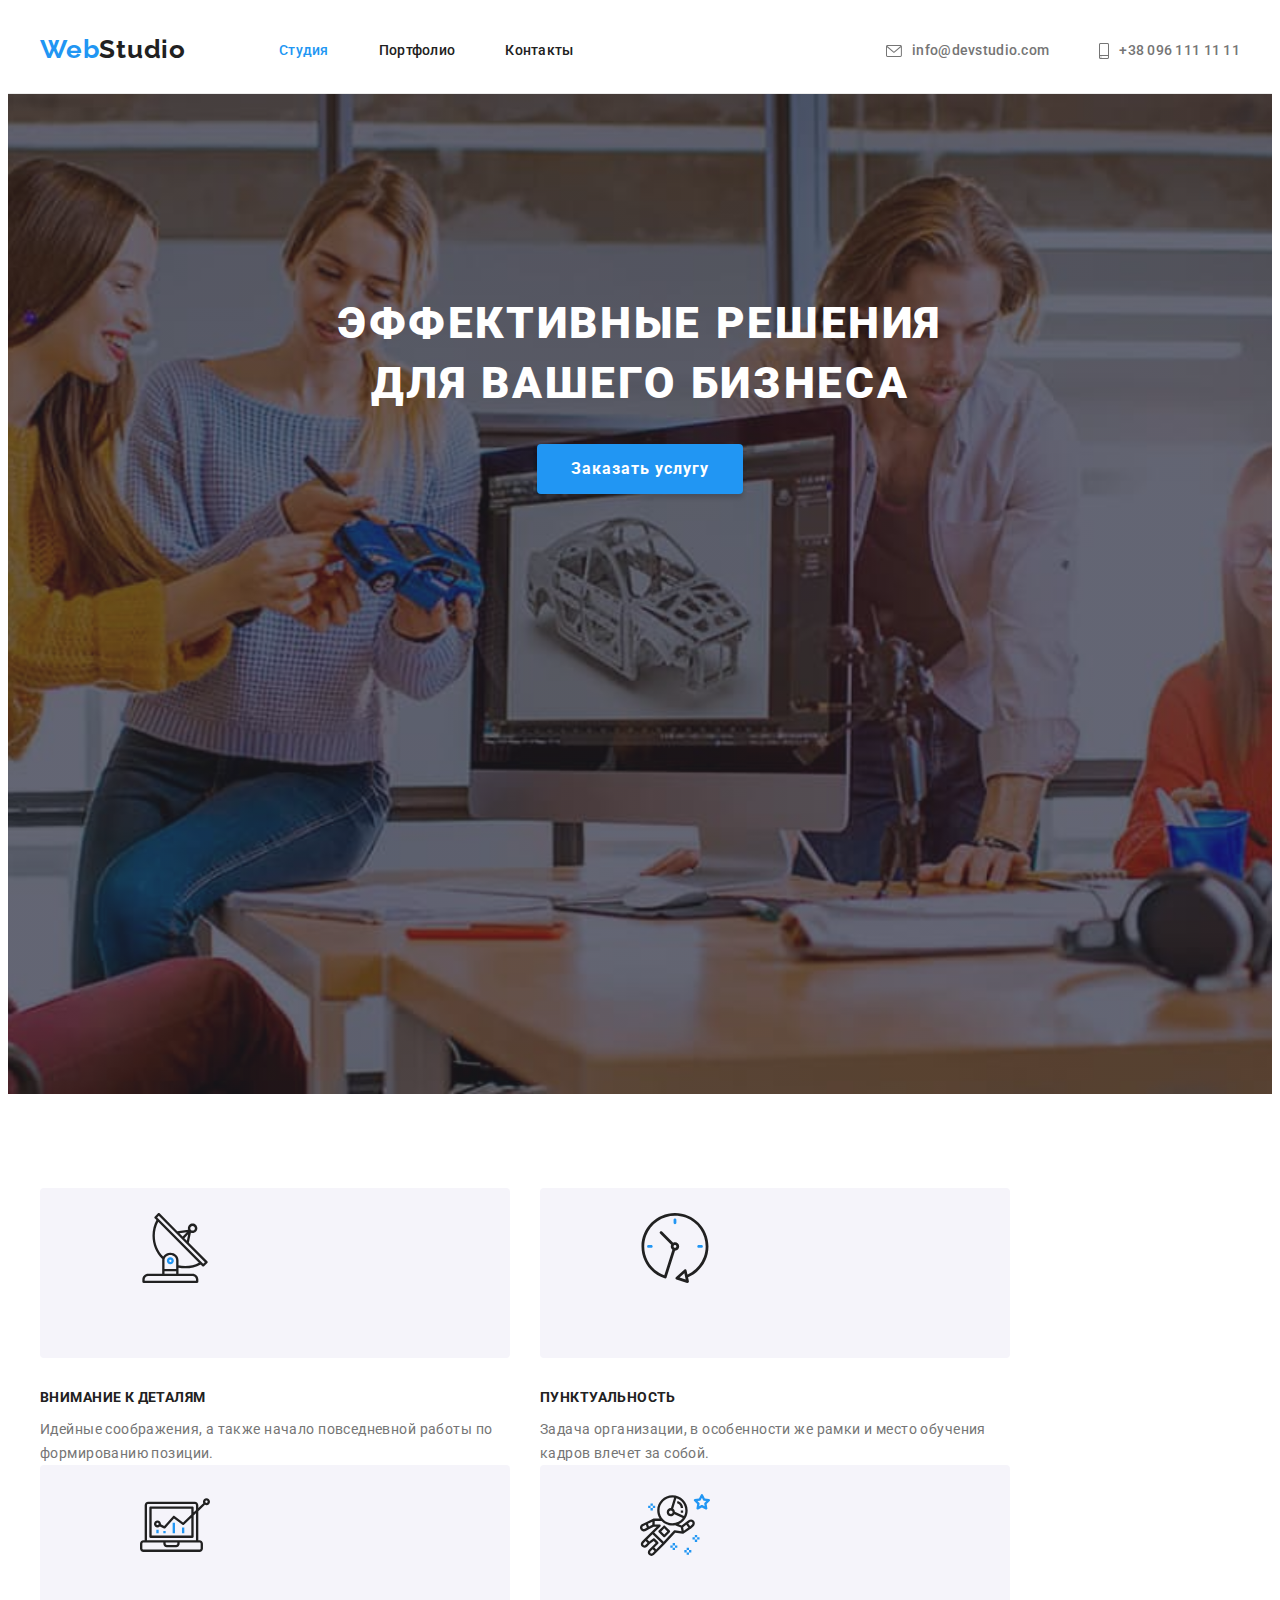
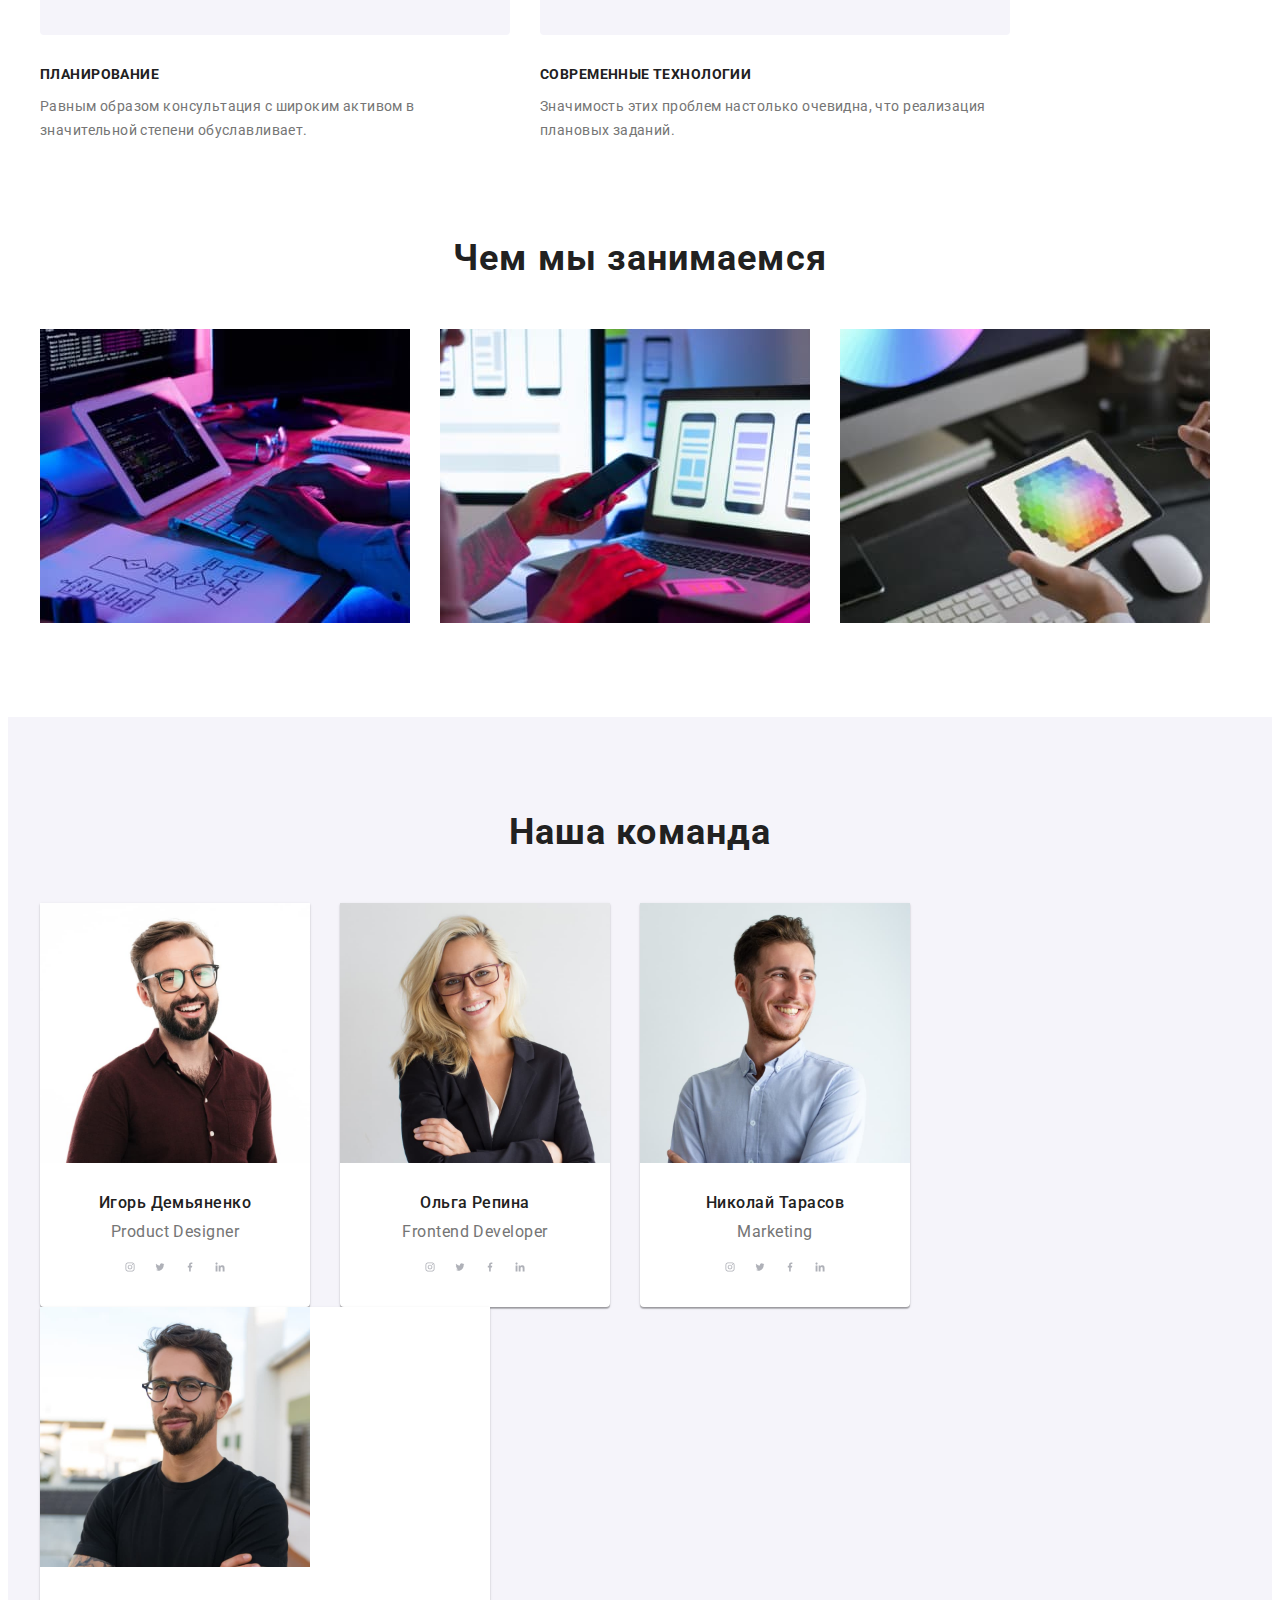
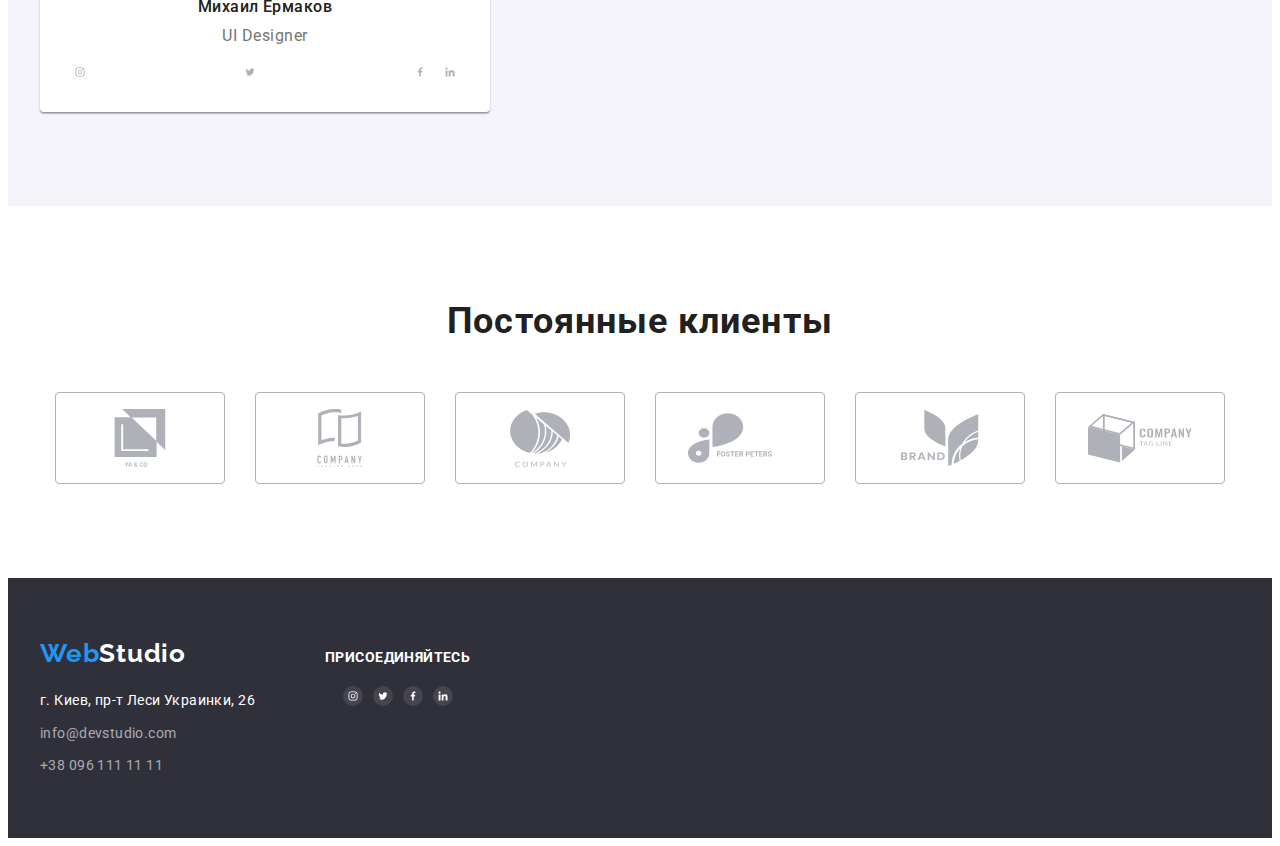
==== commit c9f3d621: "домашка 4" ====
--- a/index.html
+++ b/index.html
@@ -6,9 +6,9 @@
   <meta http-equiv="X-UA-Compatible" content="IE=edge" />
   <meta name="viewport" content="width=device-width, initial-scale=1.0" />
   <title>WebStudio</title>
-  <link rel="preconnect" href="https://fonts.gstatic.com">
+  <link rel="preconnect" href="https://fonts.gstatic.com" />
   <link href="https://fonts.googleapis.com/css2?family=Raleway:wght@700&family=Roboto:wght@400;500;700;900&display=swap"
-    rel="stylesheet">
+    rel="stylesheet" />
   <link rel="stylesheet" href="https://cdnjs.cloudflare.com/ajax/libs/modern-normalize/1.0.0/modern-normalize.min.css"
     integrity="sha512-ISS7cAi1PEhQ8jnbJpJZMd29NlhNj4AWYyLOSp2CE/CsHxTCu+r+t0D2yoJudVrd0/8fTVPUVDzY5Tvli75u/g=="
     crossorigin="anonymous" />
@@ -28,7 +28,9 @@
           <li class="item">
             <a class="nav-link" href="./portfolio.html">Портфолио</a>
           </li>
-          <li class="item"><a class="nav-link" href="">Контакты</a></li>
+          <li class="item">
+            <a class="nav-link" href="">Контакты</a>
+          </li>
         </ul>
       </nav>
       <ul class="list contacts">
@@ -51,7 +53,7 @@
   <!--Main Содержит 3 секции "Особенности" "Галерею" "Ларточки команды"-->
   <main>
     <section class="hero">
-      <div class="container ">
+      <div class="container">
         <h1 class="hero-title">
           Эффективные решения для вашего бизнеса
         </h1>
@@ -65,9 +67,11 @@
         <h2 class="visually-hidden">Возможности компании</h2>
         <ul class="list description">
           <li class="description-item">
-            <svg class="features-icon" width="70" height="70">
-              <use href="./img/icons/sprite.svg#antenna"></use>
-            </svg>
+            <div class="features-icon">
+              <svg width="70" height="70">
+                <use href="./img/icons/sprite.svg#antenna"></use>
+              </svg>
+            </div>
             <h3 class="title">Внимание к деталям</h3>
             <p class="text">
               Идейные соображения, а также начало повседневной
@@ -75,19 +79,23 @@
             </p>
           </li>
           <li class="description-item">
-            <svg class="features-icon" width="70" height="70">
-              <use href="./img/icons/sprite.svg#clock"></use>
-            </svg>
+            <div class="features-icon">
+              <svg width="70" height="70">
+                <use href="./img/icons/sprite.svg#clock"></use>
+              </svg>
+            </div>
             <h3 class="title">Пунктуальность</h3>
             <p class="text">
-              Задача организации, в особенности же рамки и место
-              обучения кадров влечет за собой.
+              Задача организации, в особенности же рамки и
+              место обучения кадров влечет за собой.
             </p>
           </li>
           <li class="description-item">
-            <svg class="features-icon" width="70" height="70">
-              <use href="./img/icons/sprite.svg#diagram"></use>
-            </svg>
+            <div class="features-icon">
+              <svg width="70" height="70">
+                <use href="./img/icons/sprite.svg#diagram"></use>
+              </svg>
+            </div>
             <h3 class="title">Планирование</h3>
             <p class="text">
               Равным образом консультация с широким активом в
@@ -95,9 +103,11 @@
             </p>
           </li>
           <li class="description-item">
-            <svg class="features-icon" width="70" height="70">
-              <use href="./img/icons/sprite.svg#astronaut"></use>
-            </svg>
+            <div class="features-icon">
+              <svg width="70" height="70">
+                <use href="./img/icons/sprite.svg#astronaut"></use>
+              </svg>
+            </div>
             <h3 class="title">Современные технологии</h3>
             <p class="text">
               Значимость этих проблем настолько очевидна, что
@@ -141,25 +151,28 @@
               <ul class="list social">
                 <li>
                   <a class="link-icon" href="">
-                    <svg class="social-icon" width="44" height="44">
+                    <svg class="social-icon" width="20" height="20">
                       <use href="./img/icons/sprite.svg#instagram"></use>
                     </svg>
                   </a>
                 </li>
-                <li><a class="link-icon" href="">
-                    <svg class="social-icon" width="44" height="44">
+                <li>
+                  <a class="link-icon" href="">
+                    <svg class="social-icon" width="20" height="20">
                       <use href="./img/icons/sprite.svg#twitter"></use>
                     </svg>
                   </a>
                 </li>
-                <li><a class="link-icon" href="">
-                    <svg class="social-icon" width="44" height="44">
+                <li>
+                  <a class="link-icon" href="">
+                    <svg class="social-icon" width="20" height="20">
                       <use href="./img/icons/sprite.svg#facebook"></use>
                     </svg>
                   </a>
                 </li>
-                <li><a class="link-icon" href="">
-                    <svg class="social-icon" width="44" height="44">
+                <li>
+                  <a class="link-icon" href="">
+                    <svg class="social-icon" width="20" height="20">
                       <use href="./img/icons/sprite.svg#linkedin"></use>
                     </svg>
                   </a>
@@ -175,25 +188,28 @@
               <ul class="list social">
                 <li>
                   <a class="link-icon" href="">
-                    <svg class="social-icon" width="44" height="44">
+                    <svg class="social-icon" width="20" height="20">
                       <use href="./img/icons/sprite.svg#instagram"></use>
                     </svg>
                   </a>
                 </li>
-                <li><a class="link-icon" href="">
-                    <svg class="social-icon" width="44" height="44">
+                <li>
+                  <a class="link-icon" href="">
+                    <svg class="social-icon" width="20" height="20">
                       <use href="./img/icons/sprite.svg#twitter"></use>
                     </svg>
                   </a>
                 </li>
-                <li><a class="link-icon" href="">
-                    <svg class="social-icon" width="44" height="44">
+                <li>
+                  <a class="link-icon" href="">
+                    <svg class="social-icon" width="20" height="20">
                       <use href="./img/icons/sprite.svg#facebook"></use>
                     </svg>
                   </a>
                 </li>
-                <li><a class="link-icon" href="">
-                    <svg class="social-icon" width="44" height="44">
+                <li>
+                  <a class="link-icon" href="">
+                    <svg class="social-icon" width="20" height="20">
                       <use href="./img/icons/sprite.svg#linkedin"></use>
                     </svg>
                   </a>
@@ -209,25 +225,28 @@
               <ul class="list social">
                 <li>
                   <a class="link-icon" href="">
-                    <svg class="social-icon" width="44" height="44">
+                    <svg class="social-icon" width="20" height="20">
                       <use href="./img/icons/sprite.svg#instagram"></use>
                     </svg>
                   </a>
                 </li>
-                <li><a class="link-icon" href="">
-                    <svg class="social-icon" width="44" height="44">
+                <li>
+                  <a class="link-icon" href="">
+                    <svg class="social-icon" width="20" height="20">
                       <use href="./img/icons/sprite.svg#twitter"></use>
                     </svg>
                   </a>
                 </li>
-                <li><a class="link-icon" href="">
-                    <svg class="social-icon" width="44" height="44">
+                <li>
+                  <a class="link-icon" href="">
+                    <svg class="social-icon" width="20" height="20">
                       <use href="./img/icons/sprite.svg#facebook"></use>
                     </svg>
                   </a>
                 </li>
-                <li><a class="link-icon" href="">
-                    <svg class="social-icon" width="44" height="44">
+                <li>
+                  <a class="link-icon" href="">
+                    <svg class="social-icon" width="20" height="20">
                       <use href="./img/icons/sprite.svg#linkedin"></use>
                     </svg>
                   </a>
@@ -243,25 +262,28 @@
               <ul class="list social">
                 <li>
                   <a class="link-icon" href="">
-                    <svg class="social-icon" width="44" height="44">
+                    <svg class="social-icon" width="20" height="20">
                       <use href="./img/icons/sprite.svg#instagram"></use>
                     </svg>
                   </a>
                 </li>
-                <li><a class="link-icon" href="">
-                    <svg class="social-icon" width="44" height="44">
+                <li>
+                  <a class="link-icon" href="">
+                    <svg class="social-icon" wwidth="20" height="20">
                       <use href="./img/icons/sprite.svg#twitter"></use>
                     </svg>
                   </a>
                 </li>
-                <li><a class="link-icon" href="">
-                    <svg class="social-icon" width="44" height="44">
+                <li>
+                  <a class="link-icon" href="">
+                    <svg class="social-icon" width="20" height="20">
                       <use href="./img/icons/sprite.svg#facebook"></use>
                     </svg>
                   </a>
                 </li>
-                <li><a class="link-icon" href="">
-                    <svg class="social-icon" width="44" height="44">
+                <li>
+                  <a class="link-icon" href="">
+                    <svg class="social-icon" width="20" height="20">
                       <use href="./img/icons/sprite.svg#linkedin"></use>
                     </svg>
                   </a>
@@ -277,51 +299,57 @@
         <h2 class="section-title">Постоянные клиенты</h2>
         <ul class="list partners">
           <li>
-            <a class="partners-link" href="">
-              <svg class="partners-icon" width="106" haight="60">
-                <use href="./img/icons/sprite.svg#group-1"></use>
-              </svg>
-            </a>
-          </li>
-          <li><a class="partners-link" href="">
-              <svg class="partners-icon" width="106" haight="60">
-                <use href="./img/icons/sprite.svg#group-2"></use>
-              </svg>
-            </a>
-          </li>
-          <li>
-            <a class="partners-link" href="">
-              <svg class="partners-icon" width="106" haight="60">
-                <use href="./img/icons/sprite.svg#group-3"></use>
-              </svg>
-            </a>
-          </li>
-          <li>
-            <a class="partners-link" href="">
-              <svg class="partners-icon" width="106" haight="60">
-                <use href="./img/icons/sprite.svg#group-4"></use>
-              </svg>
-            </a>
-          </li>
-          <li>
-            <a class="partners-link" href="">
-              <svg class="partners-icon" width="106" haight="60">
-                <use href="./img/icons/sprite.svg#group-5"></use>
-              </svg>
-            </a>
-          </li>
-          <li>
-            <a class="partners-link" href="">
-              <svg class="partners-icon" width="106" haight="60">
-                <use href="./img/icons/sprite.svg#group-6"></use>
-              </svg>
-            </a>
+            <div class="partners-link">
+              <a href="">
+                <svg class="partners-icon" width="106" height="60">
+                  <use href="./img/icons/sprite.svg#group-1"></use>
+                </svg>
+              </a>
+            </div>
+          </li>
+          <li>
+            <div class="partners-link"><a href="">
+                <svg class="partners-icon" width="106" height="60">
+                  <use href="./img/icons/sprite.svg#group-2"></use>
+                </svg>
+              </a>
+            </div>
+          </li>
+          <li>
+            <div class="partners-link"><a href="">
+                <svg class="partners-icon" width="106" height="60">
+                  <use href="./img/icons/sprite.svg#group-3"></use>
+                </svg>
+              </a>
+            </div>
+          </li>
+          <li>
+            <div class="partners-link"><a href="">
+                <svg class="partners-icon" width="106" height="60">
+                  <use href="./img/icons/sprite.svg#group-4"></use>
+                </svg>
+              </a>
+            </div>
+          </li>
+          <li>
+            <div class="partners-link"><a href="">
+                <svg class="partners-icon" width="106" height="60">
+                  <use href="./img/icons/sprite.svg#group-5"></use>
+                </svg>
+              </a>
+            </div>
+          </li>
+          <li>
+            <div class="partners-link"><a href="">
+                <svg class="partners-icon" width="106" height="60">
+                  <use href="./img/icons/sprite.svg#group-6"></use>
+                </svg>
+              </a>
+            </div>
           </li>
         </ul>
       </div>
     </section>
-
-
   </main>
 
   <!--Footer содержит логотип, физический адрес и контакты компаниию-->
@@ -332,7 +360,9 @@
         <address>
           <ul class="list">
             <li class="address-item">
-              <p class="address-text">г. Киев, пр-т Леси Украинки, 26</p>
+              <p class="address-text">
+                г. Киев, пр-т Леси Украинки, 26
+              </p>
             </li>
 
             <li class="address-item">
@@ -350,25 +380,28 @@
         <ul class="list footer-icon">
           <li>
             <a class="link-icon" href="">
-              <svg class="social-icon" width="44" height="44">
+              <svg class="social-icon" width="20" height="20">
                 <use href="./img/icons/sprite.svg#instagram"></use>
               </svg>
             </a>
           </li>
-          <li><a class="link-icon" href="">
-              <svg class="social-icon" width="44" height="44">
+          <li>
+            <a class="link-icon" href="">
+              <svg class="social-icon" width="20" height="20">
                 <use href="./img/icons/sprite.svg#twitter"></use>
               </svg>
             </a>
           </li>
-          <li><a class="link-icon" href="">
-              <svg class="social-icon" width="44" height="44">
+          <li>
+            <a class="link-icon" href="">
+              <svg class="social-icon" width="20" height="20">
                 <use href="./img/icons/sprite.svg#facebook"></use>
               </svg>
             </a>
           </li>
-          <li><a class="link-icon" href="">
-              <svg class="social-icon" width="44" height="44">
+          <li>
+            <a class="link-icon" href="">
+              <svg class="social-icon" width="20" height="20">
                 <use href="./img/icons/sprite.svg#linkedin"></use>
               </svg>
             </a>
--- a/css/main.css
+++ b/css/main.css
@@ -355,6 +355,7 @@
 	background-color: var(--accent-color);
 }
 
+/*==================Партнёры================== */
 .partners {
 	display: flex;
 	justify-content: center;
@@ -464,7 +465,7 @@
 	background-color: rgba(255, 255, 255, 0.1);
 }
 
-.link-icon {
+.footer-icon .link-icon {
 	fill: var(--primary-wight-color);
 }
 
@@ -527,6 +528,12 @@
 	border-top: none;
 }
 
+.galeri-item:hover,
+.galeri-item:focus {
+	box-shadow: 0px 1px 1px rgba(0, 0, 0, 0.12), 0px 4px 4px rgba(0, 0, 0, 0.06),
+		1px 4px 6px rgba(0, 0, 0, 0.16);
+}
+
 .portfolio-title {
 	margin-bottom: 4px;
 
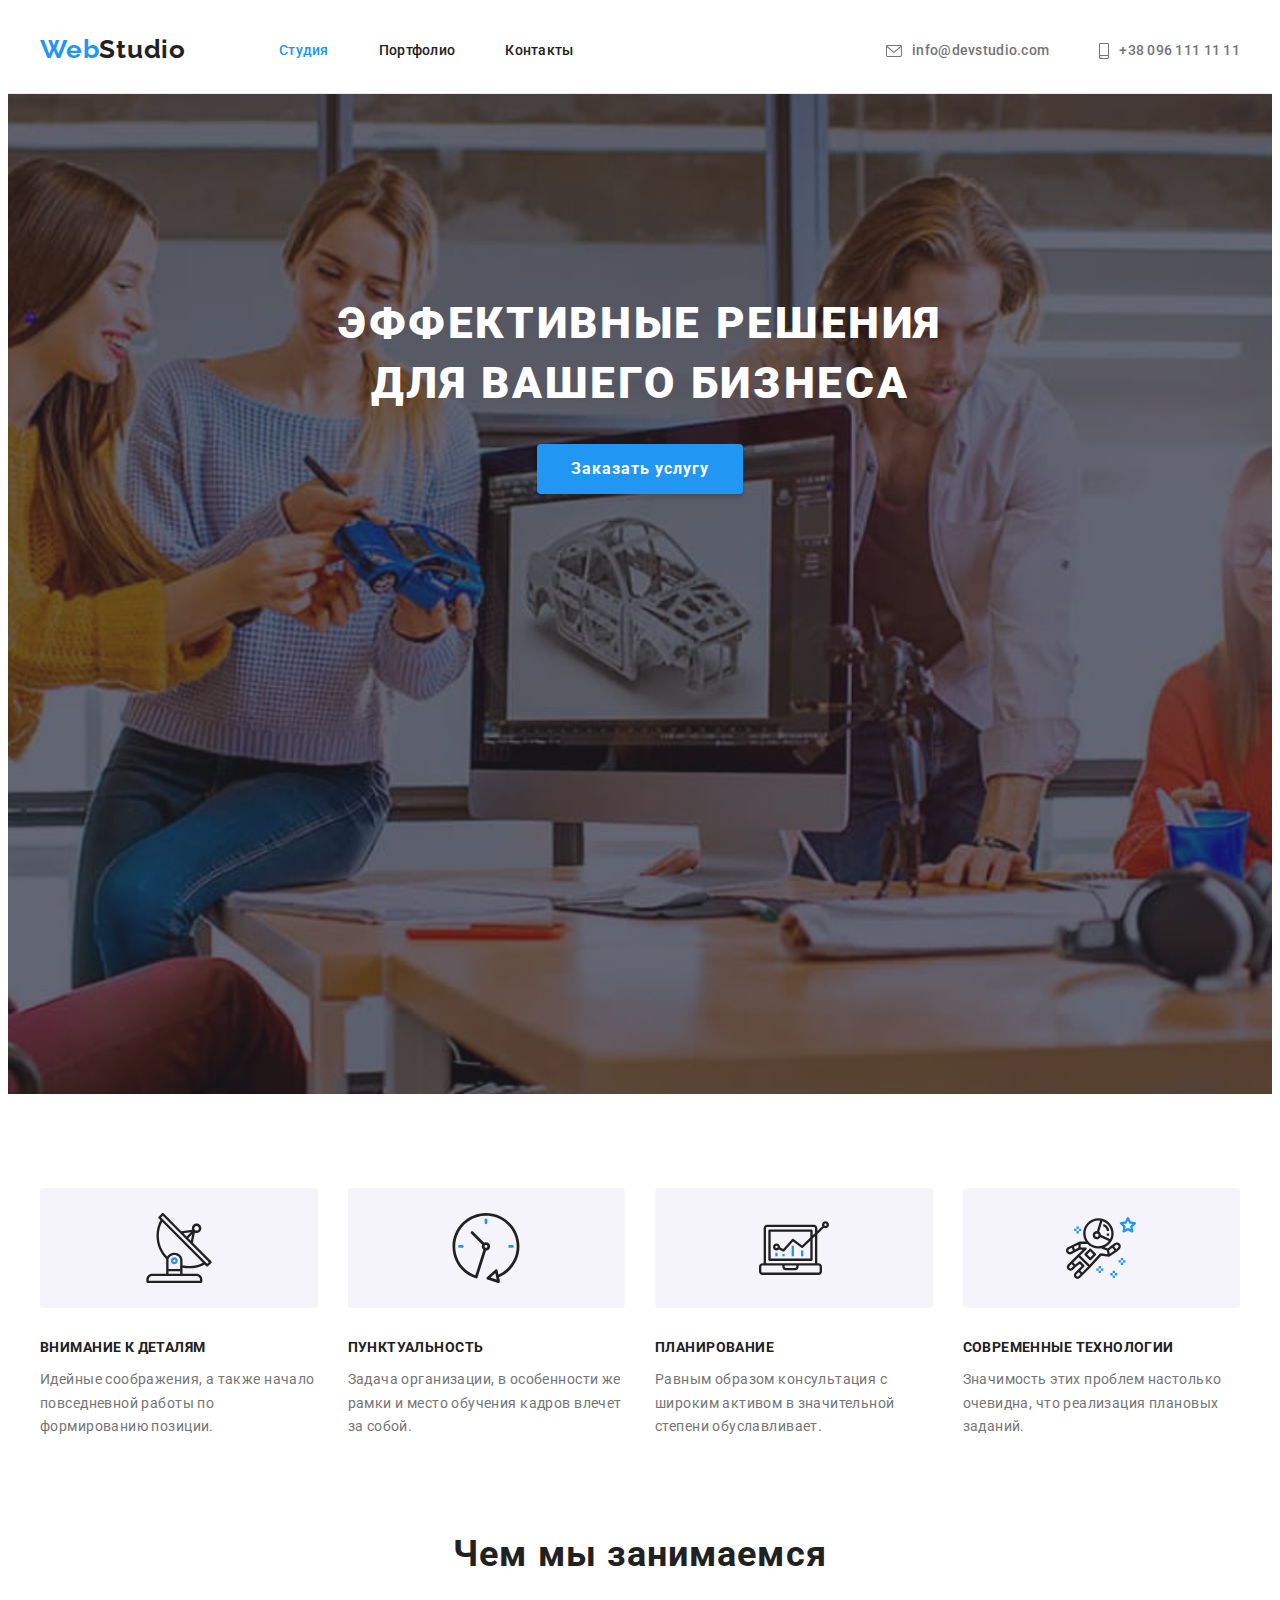
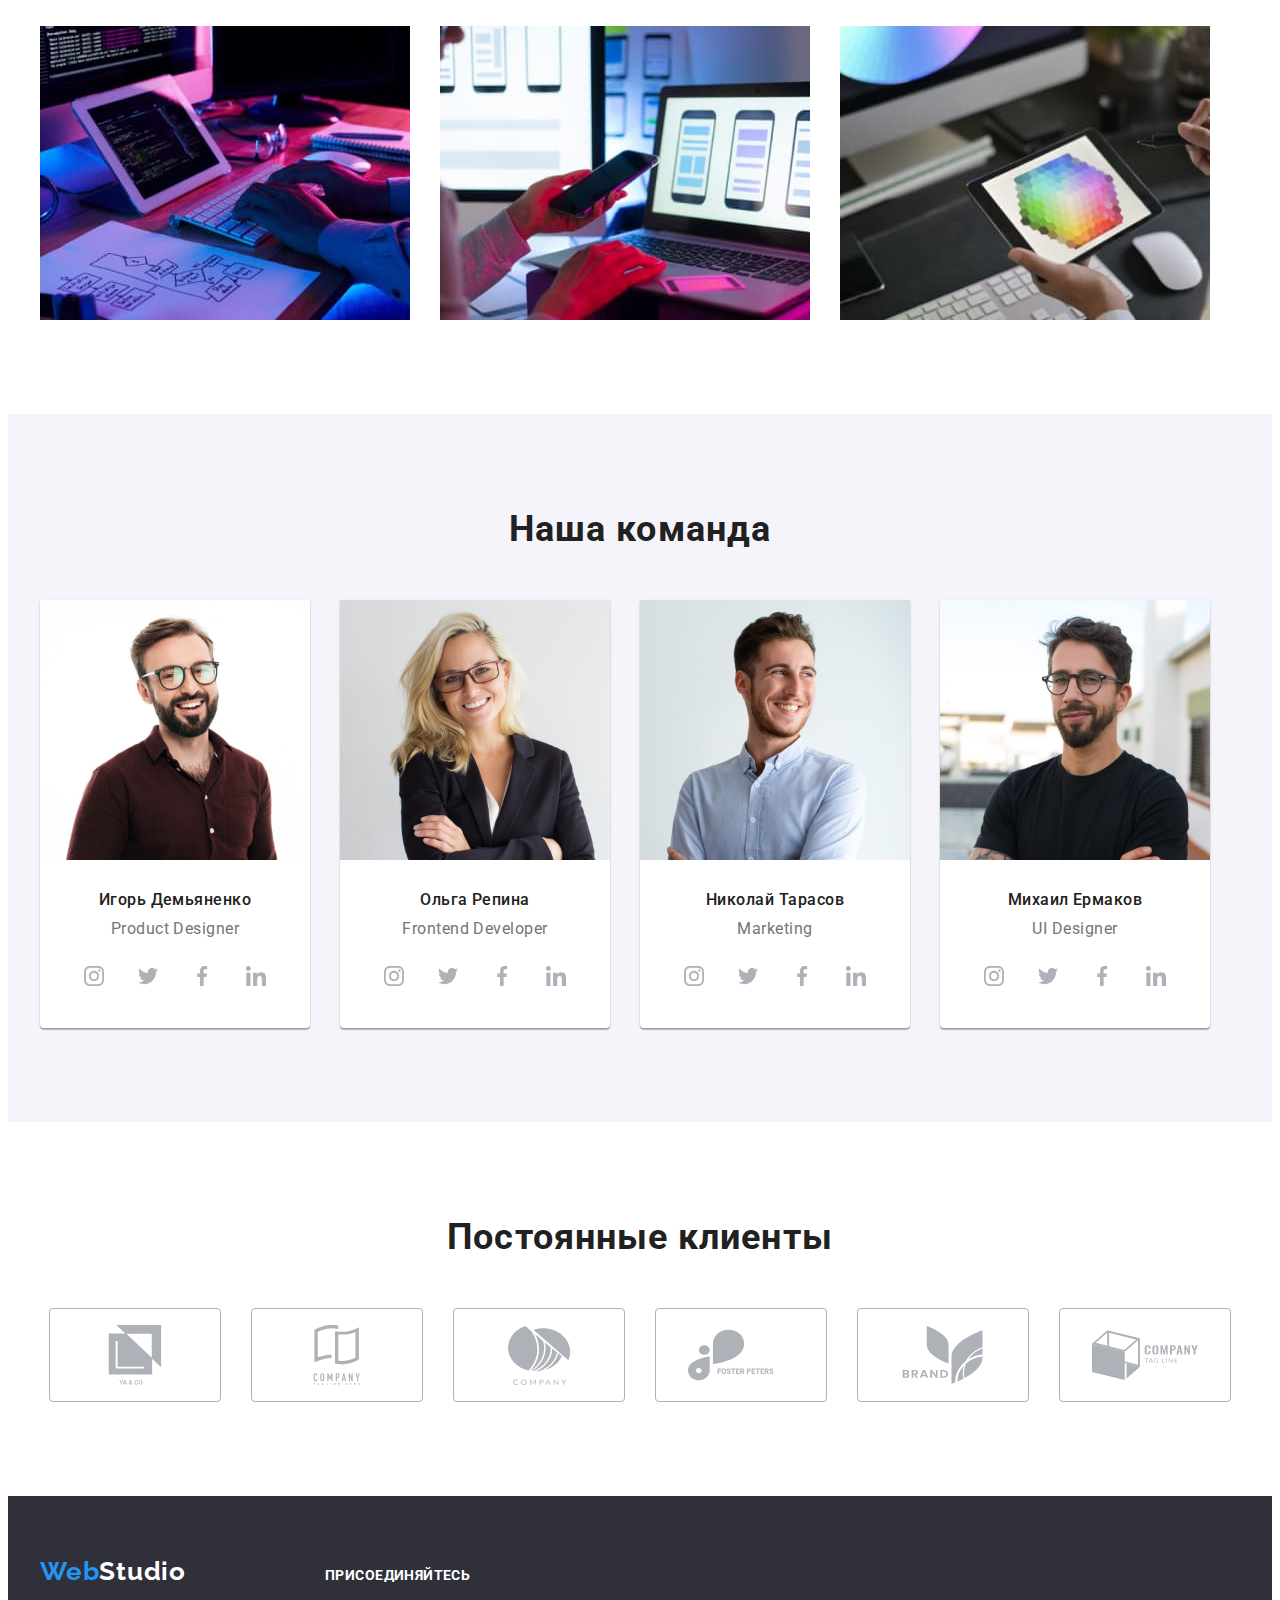
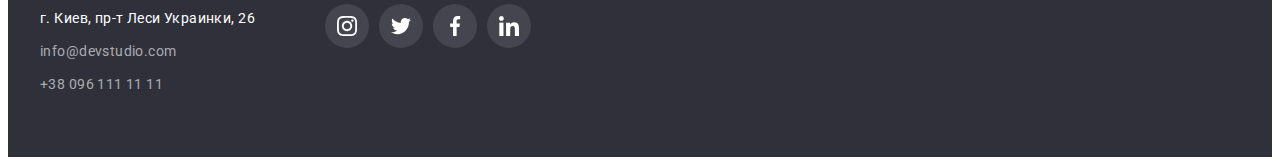
==== commit ffadea8f: "домашка 4" ====
--- a/index.html
+++ b/index.html
@@ -151,28 +151,28 @@
               <ul class="list social">
                 <li>
                   <a class="link-icon" href="">
-                    <svg class="social-icon" width="20" height="20">
+                    <svg class="social-icon" width="20px" height="20px">
                       <use href="./img/icons/sprite.svg#instagram"></use>
                     </svg>
                   </a>
                 </li>
                 <li>
                   <a class="link-icon" href="">
-                    <svg class="social-icon" width="20" height="20">
+                    <svg class="social-icon" width="20px" height="20px">
                       <use href="./img/icons/sprite.svg#twitter"></use>
                     </svg>
                   </a>
                 </li>
                 <li>
                   <a class="link-icon" href="">
-                    <svg class="social-icon" width="20" height="20">
+                    <svg class="social-icon" width="20px" height="20px">
                       <use href="./img/icons/sprite.svg#facebook"></use>
                     </svg>
                   </a>
                 </li>
                 <li>
                   <a class="link-icon" href="">
-                    <svg class="social-icon" width="20" height="20">
+                    <svg class="social-icon" width="20px" height="20px">
                       <use href="./img/icons/sprite.svg#linkedin"></use>
                     </svg>
                   </a>
@@ -269,7 +269,7 @@
                 </li>
                 <li>
                   <a class="link-icon" href="">
-                    <svg class="social-icon" wwidth="20" height="20">
+                    <svg class="social-icon" width="20" height="20">
                       <use href="./img/icons/sprite.svg#twitter"></use>
                     </svg>
                   </a>
@@ -299,53 +299,51 @@
         <h2 class="section-title">Постоянные клиенты</h2>
         <ul class="list partners">
           <li>
-            <div class="partners-link">
-              <a href="">
-                <svg class="partners-icon" width="106" height="60">
-                  <use href="./img/icons/sprite.svg#group-1"></use>
-                </svg>
-              </a>
-            </div>
-          </li>
-          <li>
-            <div class="partners-link"><a href="">
-                <svg class="partners-icon" width="106" height="60">
-                  <use href="./img/icons/sprite.svg#group-2"></use>
-                </svg>
-              </a>
-            </div>
-          </li>
-          <li>
-            <div class="partners-link"><a href="">
-                <svg class="partners-icon" width="106" height="60">
-                  <use href="./img/icons/sprite.svg#group-3"></use>
-                </svg>
-              </a>
-            </div>
-          </li>
-          <li>
-            <div class="partners-link"><a href="">
-                <svg class="partners-icon" width="106" height="60">
-                  <use href="./img/icons/sprite.svg#group-4"></use>
-                </svg>
-              </a>
-            </div>
-          </li>
-          <li>
-            <div class="partners-link"><a href="">
-                <svg class="partners-icon" width="106" height="60">
-                  <use href="./img/icons/sprite.svg#group-5"></use>
-                </svg>
-              </a>
-            </div>
-          </li>
-          <li>
-            <div class="partners-link"><a href="">
-                <svg class="partners-icon" width="106" height="60">
-                  <use href="./img/icons/sprite.svg#group-6"></use>
-                </svg>
-              </a>
-            </div>
+
+            <a class="partners-link" href="">
+              <svg class="partners-icon" width="106" height="60">
+                <use href="./img/icons/sprite.svg#group-1"></use>
+              </svg>
+            </a>
+
+          </li>
+          <li>
+            <a class="partners-link" href="">
+              <svg class="partners-icon" width="106" height="60">
+                <use href="./img/icons/sprite.svg#group-2"></use>
+              </svg>
+            </a>
+
+          </li>
+          <li>
+            <a class="partners-link" href="">
+              <svg class="partners-icon" width="106" height="60">
+                <use href="./img/icons/sprite.svg#group-3"></use>
+              </svg>
+            </a>
+          </li>
+          <li>
+            <a class="partners-link" href="">
+              <svg class="partners-icon" width="106" height="60">
+                <use href="./img/icons/sprite.svg#group-4"></use>
+              </svg>
+            </a>
+
+          </li>
+          <li>
+            <a class="partners-link" href="">
+              <svg class="partners-icon" width="106" height="60">
+                <use href="./img/icons/sprite.svg#group-5"></use>
+              </svg>
+            </a>
+
+          </li>
+          <li>
+            <a class="partners-link" href="">
+              <svg class="partners-icon" width="106" height="60">
+                <use href="./img/icons/sprite.svg#group-6"></use>
+              </svg>
+            </a>
           </li>
         </ul>
       </div>
@@ -380,28 +378,28 @@
         <ul class="list footer-icon">
           <li>
             <a class="link-icon" href="">
-              <svg class="social-icon" width="20" height="20">
+              <svg class="footer-social-icon" width="20" height="20">
                 <use href="./img/icons/sprite.svg#instagram"></use>
               </svg>
             </a>
           </li>
           <li>
             <a class="link-icon" href="">
-              <svg class="social-icon" width="20" height="20">
+              <svg class="footer-social-icon" width="20" height="20">
                 <use href="./img/icons/sprite.svg#twitter"></use>
               </svg>
             </a>
           </li>
           <li>
             <a class="link-icon" href="">
-              <svg class="social-icon" width="20" height="20">
+              <svg class="footer-social-icon" width="20" height="20">
                 <use href="./img/icons/sprite.svg#facebook"></use>
               </svg>
             </a>
           </li>
           <li>
             <a class="link-icon" href="">
-              <svg class="social-icon" width="20" height="20">
+              <svg class="footer-social-icon" width="20" height="20">
                 <use href="./img/icons/sprite.svg#linkedin"></use>
               </svg>
             </a>
--- a/css/main.css
+++ b/css/main.css
@@ -52,8 +52,7 @@
 	margin: 0;
 }
 
-img,
-svg {
+img {
 	display: block;
 	max-width: 100%;
 }
@@ -232,10 +231,12 @@
 	overflow: hidden;
 }
 .features-icon {
-	width: 270px;
+	margin-bottom: 30px;
+
+	display: flex;
+	align-items: center;
+	justify-content: center;
 	height: 120px;
-	margin-bottom: 30px;
-	padding: 25px 100px;
 
 	background-color: #f5f4fa;
 	border-radius: 4px;
@@ -332,7 +333,7 @@
 	color: var(--secondary-text-color);
 }
 
-.list .social {
+.social {
 	display: flex;
 	justify-content: center;
 }
@@ -341,18 +342,28 @@
 	margin-right: 10px;
 }
 
+.link-icon {
+	display: flex;
+	justify-content: center;
+	align-items: center;
+	width: 44px;
+	height: 44px;
+	border-radius: 50%;
+	background-color: var(--primary-wight-color);
+}
+
+.link-icon:hover,
+.link-icon:focus {
+	background-color: var(--accent-color);
+}
+
 .social-icon {
-	border-radius: 50%;
-}
-
-.link-icon {
 	fill: #afb1b8;
 }
 
-.social .social-icon:hover,
-.social .social-icon:focus {
+.link-icon:hover .social-icon,
+.link-icon:focus .social-icon {
 	fill: var(--primary-wight-color);
-	background-color: var(--accent-color);
 }
 
 /*==================Партнёры================== */
@@ -365,19 +376,19 @@
 	margin-right: 30px;
 }
 
-.partners-icon {
+.partners-link {
+	display: flex;
+	justify-content: center;
+	align-items: center;
 	width: 170px;
 	height: 92px;
-	padding: 16px 32px;
-
+
+	border: 1px solid #afb1b8;
+	border-radius: 4px;
 	fill: #afb1b8;
-	border: 1px solid #afb1b8;
-	box-sizing: border-box;
-	border-radius: 4px;
-}
-
-.partners-icon:hover,
-.partners-icon:focus {
+}
+.partners-link:hover,
+.partners-link:focus {
 	fill: var(--accent-color);
 	border-color: var(--accent-color);
 }
@@ -399,6 +410,7 @@
 
 .footer-container {
 	display: flex;
+	align-items: baseline;
 }
 
 /* Address*/
@@ -434,11 +446,6 @@
 	color: var(--accent-color);
 }
 
-.footer-social-box {
-	display: block;
-	margin-top: 12px;
-}
-
 .footer-text {
 	margin-bottom: 20px;
 
@@ -460,17 +467,17 @@
 	margin-right: 10px;
 }
 
-.footer-icon li {
+.link-icon {
 	border-radius: 50%;
 	background-color: rgba(255, 255, 255, 0.1);
 }
 
-.footer-icon .link-icon {
+.footer-social-icon {
 	fill: var(--primary-wight-color);
 }
 
-.footer-icon .social-icon:hover,
-.footer-icon .social-icon:focus {
+.link-icon :hover,
+.link-icon :focus {
 	background-color: var(--accent-color);
 }
 /*Footer ==============end================*/
